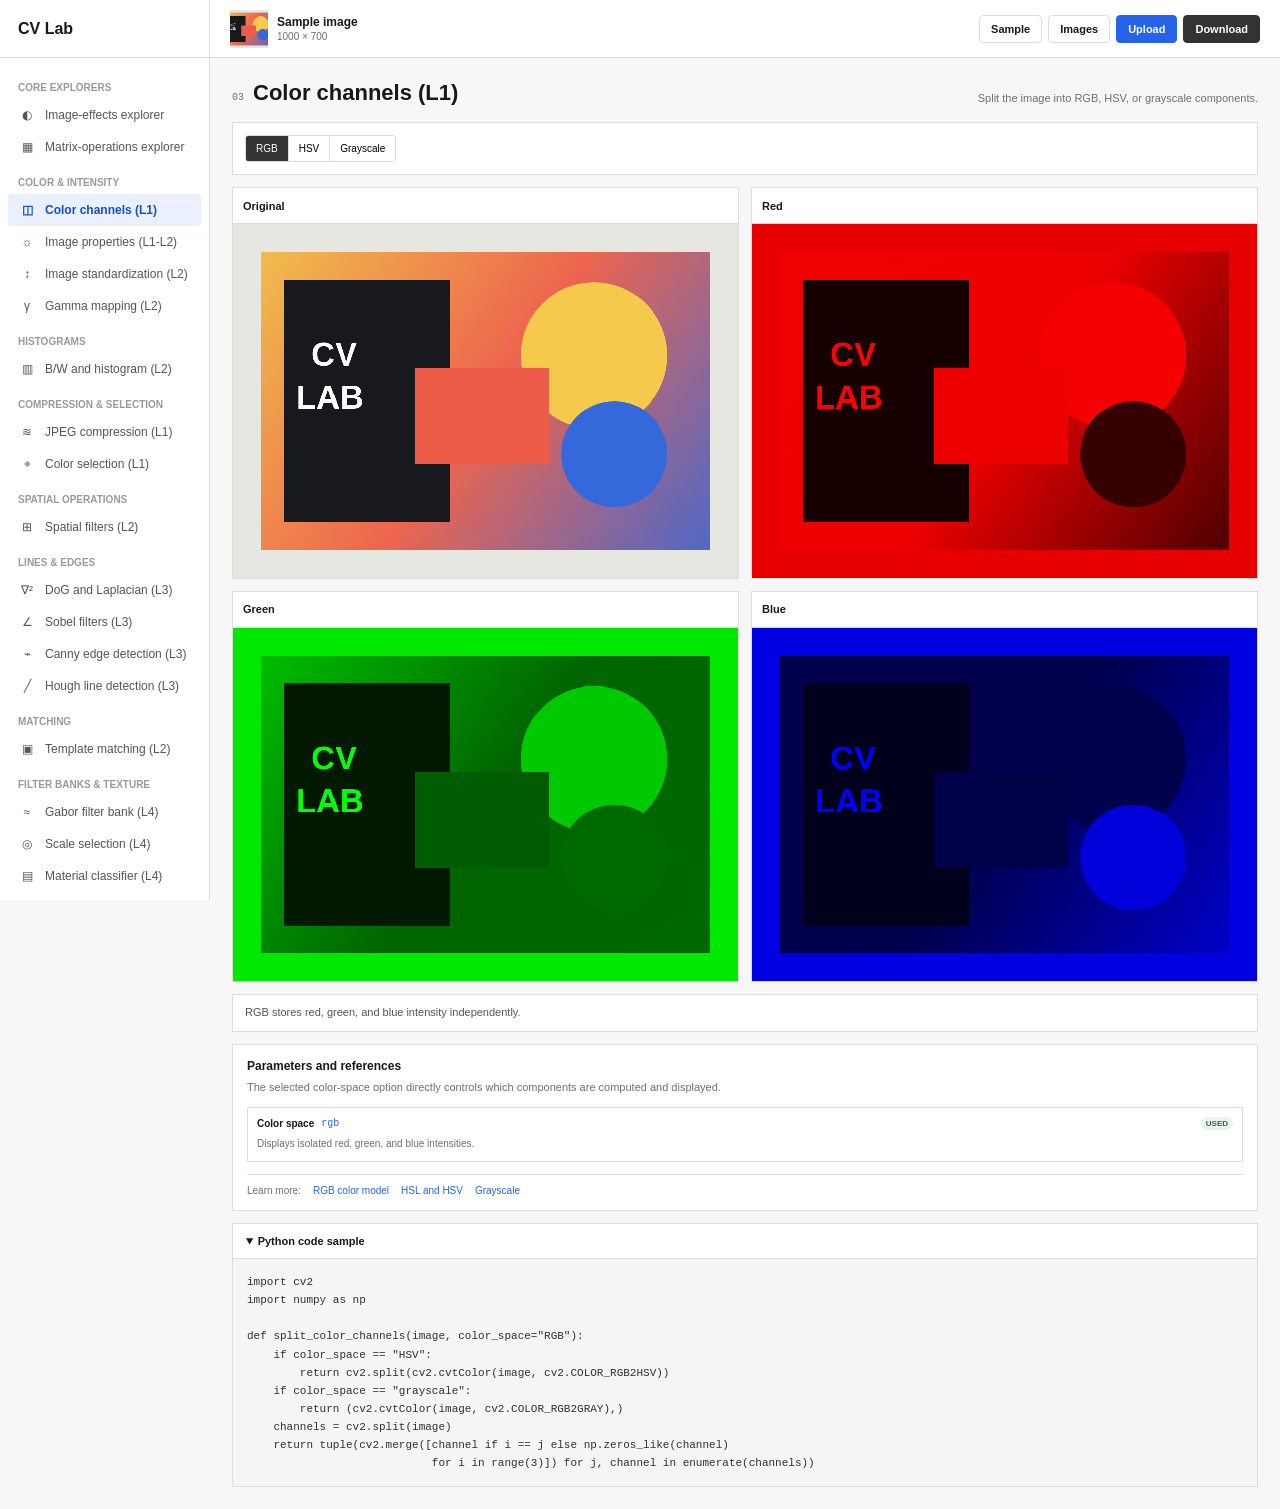
==== index.html @ 454aa6b6 "fix: give pyramid diagram its own colors and accurate legend - Use violet (within window radius) / o" ====
<!doctype html>
<html lang="en">
<head>
  <meta charset="UTF-8" />
  <meta name="viewport" content="width=device-width, initial-scale=1" />
  <title>CV Lab</title>
  <link rel="stylesheet" href="styles.css?v=18" />
</head>
<body>
  <div class="app">
    <aside class="sidebar">
      <div class="brand">CV Lab</div>
      <nav id="experimentNav" aria-label="Experiments"></nav>
    </aside>

    <main class="main">
      <header class="toolbar">
        <div class="source">
          <canvas id="thumb" width="44" height="44"></canvas>
          <span><b id="fileName">Sample image</b><small id="imageMeta">1200 × 800</small></span>
        </div>
        <div class="toolbar-actions">
          <button class="button ghost" id="sampleButton">Sample</button>
          <button class="button ghost" id="galleryButton" type="button" aria-expanded="false">Images</button>
          <label class="button" for="fileInput">Upload</label>
          <input id="fileInput" type="file" accept="image/*" hidden />
          <button class="button dark" id="downloadButton">Download</button>
        </div>
        <div class="image-picker" id="imagePicker" hidden>
          <div class="image-picker-grid" id="imagePickerGrid" aria-label="Choose an image"></div>
        </div>
      </header>

      <div class="drop-zone" id="dropZone">Drop an image anywhere</div>

      <section class="content">
        <div class="experiment-header">
          <div><span id="experimentIndex">01</span><h1 id="experimentTitle">Color channels</h1></div>
          <p id="experimentDescription"></p>
        </div>
        <div id="experimentRoot"></div>
      </section>
    </main>
  </div>
  <script type="module" src="js/app.js?v=53"></script>
</body>
</html>
---- styles.css ----
:root {
  --background: #f7f7f7;
  --surface: #ffffff;
  --text: #181818;
  --muted: #6f6f6f;
  --border: #dddddd;
  --accent: #2563eb;
  --canvas-viewer-max-height: min(560px, 70vh);
}

* { box-sizing: border-box; }

html, body {
  margin: 0;
  min-height: 100%;
  color: var(--text);
  background: var(--background);
  font-family: Arial, Helvetica, sans-serif;
  font-size: 14px;
}

button, input, select { font: inherit; }

.app {
  min-height: 100vh;
  display: grid;
  grid-template-columns: 210px minmax(0, 1fr);
}

.sidebar {
  position: fixed;
  inset: 0 auto 0 0;
  width: 210px;
  overflow-y: auto;
  background: var(--surface);
  border-right: 1px solid var(--border);
}

.brand {
  height: 58px;
  display: flex;
  align-items: center;
  padding: 0 18px;
  border-bottom: 1px solid var(--border);
  font-size: 16px;
  font-weight: 700;
}

.sidebar nav { padding: 10px 8px 24px; }

.nav-group {
  padding: 14px 10px 6px;
  color: #999;
  font-size: 10px;
  font-weight: 700;
  text-transform: uppercase;
}

.nav-button {
  width: 100%;
  display: flex;
  align-items: center;
  gap: 9px;
  padding: 9px 10px;
  border: 0;
  border-radius: 4px;
  background: transparent;
  color: #555;
  text-align: left;
  font-size: 12px;
  cursor: pointer;
}

.nav-button:hover { background: #f1f1f1; color: var(--text); }
.nav-button.active { background: #eaf0ff; color: #164ec4; font-weight: 700; }
.nav-button i { width: 18px; text-align: center; font-style: normal; }

.main { grid-column: 2; min-width: 0; }

.toolbar {
  position: sticky;
  top: 0;
  z-index: 10;
  min-height: 58px;
  display: flex;
  align-items: center;
  justify-content: space-between;
  gap: 16px;
  padding: 7px 20px;
  background: var(--surface);
  border-bottom: 1px solid var(--border);
}

.source { min-width: 0; display: flex; align-items: center; gap: 9px; }
.source canvas { width: 38px; height: 38px; object-fit: cover; background: #eee; }
.source > span { min-width: 0; display: grid; }
.source b { max-width: 300px; overflow: hidden; text-overflow: ellipsis; white-space: nowrap; font-size: 12px; }
.source small { margin-top: 2px; color: var(--muted); font-size: 10px; }
.toolbar-actions { display: flex; gap: 6px; }

.image-picker { position: absolute; top: 52px; right: 20px; z-index: 20; width: min(520px, calc(100vw - 40px)); max-height: min(620px, calc(100vh - 72px)); overflow-y: auto; padding: 8px; border: 1px solid var(--border); background: var(--surface); box-shadow: 0 10px 28px rgba(0,0,0,.14); }
.image-picker[hidden] { display: none; }
.image-picker-grid { display: grid; grid-template-columns: repeat(4, minmax(0, 1fr)); gap: 7px; }
.image-picker-grid button { position: relative; aspect-ratio: 4 / 3; overflow: hidden; padding: 0; border: 2px solid transparent; background: #eee; cursor: pointer; }
.image-picker-grid button:hover, .image-picker-grid button:focus-visible, .image-picker-grid button.selected { border-color: var(--accent); outline: none; }
.image-picker-grid img { width: 100%; height: 100%; display: block; object-fit: cover; }

.button {
  padding: 7px 11px;
  border: 1px solid var(--accent);
  border-radius: 4px;
  background: var(--accent);
  color: #fff;
  font-size: 11px;
  font-weight: 600;
  cursor: pointer;
}

.button:hover { opacity: .88; }
.button.ghost { border-color: var(--border); background: #fff; color: var(--text); }
.button.dark { border-color: #333; background: #333; }

.drop-zone {
  position: fixed;
  z-index: 20;
  inset: 70px 12px 12px 222px;
  display: none;
  place-items: center;
  border: 2px dashed var(--accent);
  background: rgba(255,255,255,.95);
  color: var(--accent);
  font-size: 18px;
  font-weight: 700;
}
.drop-zone.visible { display: grid; }

.content { max-width: 1320px; margin: auto; padding: 22px; }

.experiment-header {
  display: flex;
  align-items: end;
  justify-content: space-between;
  gap: 20px;
  margin-bottom: 16px;
}
.experiment-header > div { display: flex; align-items: baseline; gap: 9px; }
.experiment-header span { color: var(--muted); font: 10px monospace; }
.experiment-header h1 { margin: 0; font-size: 22px; }
.experiment-header p { max-width: 480px; margin: 0; color: var(--muted); text-align: right; font-size: 11px; line-height: 1.4; }

.controls {
  display: flex;
  align-items: end;
  gap: 14px;
  flex-wrap: wrap;
  margin-bottom: 12px;
  padding: 12px;
  background: var(--surface);
  border: 1px solid var(--border);
}

.control { min-width: 145px; flex: 1; }
.control[hidden] { display: none !important; }
.control.narrow { max-width: 220px; }
.control.wide { min-width: 250px; }
.control label, .control-label { display: flex; justify-content: space-between; margin-bottom: 6px; font-size: 11px; font-weight: 600; }
.control output { color: var(--accent); font-family: monospace; }
.control input[type="range"] { width: 100%; accent-color: var(--accent); }
.control select { width: 100%; height: 31px; padding: 0 7px; border: 1px solid var(--border); border-radius: 3px; background: #fff; font-size: 11px; }

.segment { display: flex; overflow: hidden; border: 1px solid var(--border); border-radius: 3px; }
.segment button { padding: 7px 10px; border: 0; border-right: 1px solid var(--border); background: #fff; font-size: 10px; cursor: pointer; }
.segment button:last-child { border-right: 0; }
.segment button.active { background: #333; color: #fff; }

.results { display: grid; grid-template-columns: repeat(2, minmax(0, 1fr)); align-items: start; gap: 12px; }
.results.three { grid-template-columns: repeat(3, minmax(0, 1fr)); }
.results.four { grid-template-columns: repeat(2, minmax(0, 1fr)); }

.card { min-width: 0; margin: 0; overflow: hidden; background: var(--surface); border: 1px solid var(--border); }
.card figcaption { height: 36px; display: flex; align-items: center; justify-content: space-between; gap: 10px; padding: 0 10px; border-bottom: 1px solid var(--border); font-size: 11px; font-weight: 600; }
.card figcaption small { color: var(--muted); font: 9px monospace; font-weight: 400; }

.canvas-box {
  position: relative;
  width: 100%;
  display: grid;
  place-items: center;
  overflow: hidden;
  background: #eeeeee;
}
.canvas-box canvas {
  display: block;
  width: auto;
  height: auto;
  max-width: 100%;
  max-height: var(--canvas-viewer-max-height);
  image-rendering: pixelated;
}

.note, .instruction {
  margin-top: 12px;
  padding: 10px 12px;
  border: 1px solid var(--border);
  background: var(--surface);
  color: #555;
  font-size: 11px;
  line-height: 1.45;
}
.instruction { margin-top: 0; margin-bottom: 12px; }

.stats { display: flex; margin-top: 12px; border: 1px solid var(--border); background: var(--surface); }
.stat { flex: 1; padding: 10px; border-right: 1px solid var(--border); }
.stat:last-child { border-right: 0; }
.stat small { display: block; margin-bottom: 4px; color: var(--muted); font-size: 9px; }
.stat b { font: 600 12px monospace; }

.hist-layout { display: grid; grid-template-columns: minmax(0, 1.5fr) minmax(300px, 1fr); gap: 12px; }
.hist-panel { padding: 12px; background: var(--surface); border: 1px solid var(--border); }
.hist-panel h3 { margin: 0 0 10px; font-size: 11px; }
.histogram { width: 100%; height: 210px; background: #f3f3f3; }
.hist-labels { display: flex; justify-content: space-between; margin-top: 4px; color: var(--muted); font: 9px monospace; }

.picker .canvas-box { cursor: crosshair; }
.picker canvas { touch-action: none; user-select: none; }
.color-chip { width: 26px; height: 26px; border: 1px solid var(--border); }
.patch-rect { position: absolute; display: none; border: 2px solid #ffcc00; background: rgba(255,204,0,.15); pointer-events: none; }
.crosshair { position: absolute; display: none; width: 18px; height: 18px; border: 2px solid #fff; border-radius: 50%; box-shadow: 0 0 0 1px #000; pointer-events: none; }

.template-layout { display: grid; grid-template-columns: minmax(300px, 1.15fr) minmax(0, 1.85fr); gap: 12px; }
.template-results { display: grid; gap: 12px; }
.template-layout .card { align-self: start; }
.filter-note { align-self: center; color: var(--muted); font-size: 9px; }
.loading { position: absolute; inset: 0; display: grid; place-items: center; background: rgba(255,255,255,.85); font-size: 11px; }
.error { padding: 12px; border: 1px solid #e6b5b5; background: #fff3f3; color: #a22; font-size: 11px; }

.effect-histograms { grid-template-columns: 1fr 1fr; margin-top: 12px; }
.effect-histograms .histogram { height: 120px; }

.matrix-workspace {
  display: grid;
  grid-template-columns: auto auto minmax(240px, 1fr);
  gap: 12px;
  align-items: start;
}
.matrix-section, .calculation-panel {
  padding: 12px;
  background: var(--surface);
  border: 1px solid var(--border);
}
.matrix-title { display: flex; justify-content: space-between; gap: 14px; margin-bottom: 10px; }
.matrix-title b { font-size: 11px; }
.matrix-title small, .calc-label { color: var(--muted); font-size: 9px; }
.number-grid { display: grid; gap: 3px; }
.image-grid { grid-template-columns: repeat(5, 42px); }
.kernel-grid, .mini-grid { grid-template-columns: repeat(3, 42px); }
.number-grid input, .number-grid span, .output-cell {
  width: 42px;
  height: 34px;
  display: grid;
  place-items: center;
  padding: 0;
  border: 1px solid var(--border);
  background: #fff;
  text-align: center;
  font: 11px monospace;
}
.number-grid input:focus { z-index: 1; outline: 2px solid var(--accent); }
.number-grid input.receptive { border-color: #d49b00; background: #fff3bd; }
.number-grid input.padded-source { outline: 2px dashed #d49b00; outline-offset: -3px; }
.number-grid span.padded { border-style: dashed; background: #eee; color: #888; }
.kernel-presets { display: grid; grid-template-columns: 1fr 1fr; gap: 4px; margin-top: 8px; }
.kernel-presets button { padding: 5px; border: 1px solid var(--border); background: #fff; font-size: 9px; cursor: pointer; }
.kernel-presets button:hover { background: #f1f1f1; }
.output-grid { justify-content: start; }
.output-cell { cursor: pointer; }
.output-cell:hover, .output-cell.selected { border-color: var(--accent); background: #eaf0ff; color: #164ec4; font-weight: 700; }
.empty-output { width: auto !important; padding: 0 12px !important; color: var(--muted); }
.calculation-panel {
  display: flex;
  align-items: center;
  gap: 12px;
  margin-top: 12px;
  overflow-x: auto;
}
.calculation-panel > div { flex: 0 0 auto; }
.calc-label { display: block; margin-bottom: 6px; font-weight: 700; text-transform: uppercase; }
.calc-symbol { color: var(--muted); font-size: 18px; }
.products-block { padding-right: 12px; border-right: 1px solid var(--border); }
.sum-block { min-width: 170px; }
.sum-block ol { max-width: 290px; display: flex; flex-wrap: wrap; gap: 3px 14px; margin: 0 0 8px; padding-left: 22px; color: var(--muted); font: 9px monospace; }
.sum-block b { font: 700 13px monospace; color: var(--accent); }

.pseudocode {
  margin-top: 12px;
  border: 1px solid var(--border);
  background: var(--surface);
}
.pseudocode summary {
  padding: 11px 13px;
  cursor: pointer;
  font-size: 11px;
  font-weight: 700;
  user-select: none;
}
.pseudocode[open] summary { border-bottom: 1px solid var(--border); }
.pseudocode pre {
  margin: 0;
  padding: 14px;
  overflow-x: auto;
  background: #f5f5f5;
  color: #303030;
  font: 11px/1.65 ui-monospace, SFMono-Regular, Menlo, Consolas, monospace;
  white-space: pre;
}

.parameter-guide { margin-top: 12px; padding: 14px; border: 1px solid var(--border); background: var(--surface); }
.parameter-guide h3 { margin: 0 0 6px; font-size: 12px; }
.parameter-overview { margin: 0 0 12px; color: var(--muted); font-size: 11px; line-height: 1.5; }
.parameter-list { display: grid; grid-template-columns: repeat(auto-fit, minmax(210px, 1fr)); gap: 7px; }
.parameter-item { padding: 9px; border: 1px solid var(--border); background: #fff; }
.parameter-item.inactive { opacity: .58; background: #f5f5f5; }
.parameter-title { display: flex; align-items: center; gap: 7px; }
.parameter-title b { font-size: 10px; }
.parameter-title code { color: var(--accent); font: 10px ui-monospace, SFMono-Regular, Menlo, monospace; }
.parameter-title span { margin-left: auto; padding: 2px 5px; border-radius: 9px; background: #e8f3eb; color: #27723b; font-size: 8px; font-weight: 700; text-transform: uppercase; }
.parameter-item.inactive .parameter-title span { background: #e5e5e5; color: #666; }
.parameter-item p { margin: 7px 0 0; color: var(--muted); font-size: 10px; line-height: 1.45; }
.parameter-references { display: flex; align-items: center; flex-wrap: wrap; gap: 7px 12px; margin-top: 12px; padding-top: 10px; border-top: 1px solid var(--border); font-size: 10px; }
.parameter-references span { color: var(--muted); }
.parameter-references a { color: var(--accent); text-decoration: none; }
.parameter-references a:hover { text-decoration: underline; }

.orientation-legend { margin-top: 10px; padding: 10px 12px; border: 1px solid var(--border); background: var(--surface); }
.orientation-gradient { height: 10px; border-radius: 2px; background: linear-gradient(90deg, #f00, #ff0, #0f0, #0ff, #00f, #f0f, #f00); }
.orientation-labels { display: flex; justify-content: space-between; margin-top: 6px; color: var(--muted); font: 9px ui-monospace, SFMono-Regular, Menlo, monospace; }

.gabor-controls .control { min-width: 170px; }
.gabor-controls .button { flex: 0 0 auto; margin-bottom: 1px; }
.gabor-intro { display: grid; grid-template-columns: minmax(260px, .7fr) minmax(460px, 1.8fr); gap: 12px; margin-bottom: 16px; }
.gabor-kernel-card { align-self: stretch; }
.gabor-kernel-box { min-height: 270px; background: #d8d8d8; }
.gabor-kernel-box canvas { width: min(230px, 86%); height: auto; max-height: 230px; border: 1px solid #c4c4c4; }
.gabor-axis { position: absolute; left: 50%; top: 50%; width: min(205px, 76%); height: 0; border-top: 1px solid rgba(37,99,235,.78); transform-origin: center; pointer-events: none; }
.gabor-axis::after { content: ''; position: absolute; right: -1px; top: -4px; width: 7px; height: 7px; border-top: 1px solid var(--accent); border-right: 1px solid var(--accent); transform: rotate(45deg); }
.gabor-formula { display: flex; flex-direction: column; justify-content: center; min-width: 0; padding: 24px 28px; border: 1px solid var(--border); background: var(--surface); }
.gabor-kicker { margin-bottom: 16px; color: var(--accent); font-size: 9px; font-weight: 700; letter-spacing: .08em; text-transform: uppercase; }
.gabor-equation { overflow-x: auto; padding: 4px 0 13px; color: #222; font: 18px/1.7 Georgia, 'Times New Roman', serif; white-space: nowrap; }
.gabor-equation sub { font-size: .65em; }
.fraction { display: inline-grid; grid-template-rows: auto auto; margin: 0 3px; text-align: center; vertical-align: middle; }
.fraction > span:first-child { padding: 0 4px 1px; border-bottom: 1px solid currentColor; }
.fraction > span:last-child { padding: 1px 4px 0; }
.gabor-formula p { max-width: 720px; margin: 0; color: var(--muted); font-size: 11px; line-height: 1.55; }
.gabor-legend { display: flex; gap: 16px; margin-top: 17px; padding-top: 13px; border-top: 1px solid #ededed; color: var(--muted); font-size: 9px; }
.gabor-legend span { display: flex; align-items: center; gap: 5px; }
.gabor-swatch { width: 12px; height: 12px; display: inline-block; border: 1px solid #aaa; }
.gabor-swatch.dark { background: #171717; }
.gabor-swatch.mid { background: #808080; }
.gabor-swatch.light { background: #efefef; }
.gabor-section-title { display: flex; align-items: end; justify-content: space-between; gap: 16px; margin: 0 0 9px; }
.gabor-section-title > div { display: grid; gap: 3px; }
.gabor-section-title b { font-size: 12px; }
.gabor-section-title small, .gabor-section-title > span { color: var(--muted); font-size: 9px; }
.gabor-section-title > span { font-family: ui-monospace, SFMono-Regular, Menlo, monospace; text-align: right; }
.gabor-texture-grid { display: grid; grid-template-columns: repeat(3, minmax(0, 1fr)); gap: 12px; }
.gabor-texture-card figcaption small { max-width: 65%; overflow: hidden; text-overflow: ellipsis; white-space: nowrap; }
.gabor-pair { display: grid; grid-template-columns: repeat(2, minmax(0, 1fr)); gap: 1px; background: var(--border); }
.gabor-pair > div { min-width: 0; padding: 7px; background: #f3f3f3; }
.gabor-image-label { display: block; margin-bottom: 5px; color: var(--muted); font-size: 8px; font-weight: 700; letter-spacing: .04em; text-transform: uppercase; }
.gabor-pair canvas { width: 100%; height: auto; display: block; aspect-ratio: 1; background: #000; image-rendering: auto; }
.gabor-strength { display: flex; align-items: center; justify-content: space-between; padding: 8px 10px; border-top: 1px solid var(--border); color: var(--muted); font-size: 9px; }
.gabor-strength b { color: var(--accent); font: 700 10px ui-monospace, SFMono-Regular, Menlo, monospace; }
.gabor-source-note { margin-top: 10px; color: var(--muted); font-size: 9px; line-height: 1.45; }
.gabor-source-note a { color: var(--accent); text-decoration: none; }
.gabor-source-note a:hover { text-decoration: underline; }
.gabor-presets { margin-bottom: 12px; border: 1px solid var(--border); }
.gabor-prepared-title { margin-top: 18px; }
.gabor-prepared { border: 1px solid var(--border); }
.gabor-prepared canvas { background: #000; }

.flow-grid { display: grid; gap: 12px; }
.flow-top-grid { grid-template-columns: repeat(2, minmax(0, 1fr)); }
.flow-bottom-grid { grid-template-columns: repeat(3, minmax(0, 1fr)); }
.flow-controls .control { min-width: 180px; }
.flow-card { min-width: 0; }
.flow-sub { min-height: 50px; padding: 8px 10px; border-bottom: 1px solid #eef0f3; color: var(--muted); font-size: 10px; line-height: 1.45; }
.flow-media { aspect-ratio: 1024 / 436; background: #111317; }
.flow-media canvas { width: 100%; height: 100%; object-fit: contain; }
.flow-badge { position: absolute; left: 10px; top: 10px; padding: 5px 7px; border-radius: 4px; background: rgba(0,0,0,.75); color: #fff; font-size: 9px; pointer-events: none; }
.flow-metrics { display: grid; grid-auto-columns: minmax(0, 1fr); grid-auto-flow: column; border-top: 1px solid var(--border); }
.flow-metric { min-width: 0; padding: 9px 10px; border-right: 1px solid var(--border); }
.flow-metric:last-child { border-right: 0; }
.flow-metric small { display: block; margin-bottom: 3px; color: var(--muted); font-size: 9px; }
.flow-metric b { font: 700 12px monospace; }
.flow-key { font-weight: 700; }
.flow-key-cyan { color: #168fae; }
.flow-key-red { color: #d14b45; }
.flow-key-green { color: #27723b; }
.flow-key-yellow { color: #a37600; }
.flow-key-violet { color: #6a4fc9; }
.flow-key-orange { color: #b85a00; }
.flow-notice { margin-top: 12px; background: #fff8df; border-color: #efcc70; }
.flow-status { margin-top: 10px; color: var(--muted); font-size: 10px; }
.flow-formula { padding: 10px 12px; border-top: 1px solid var(--border); background: #f8faff; text-align: center; }
.flow-formula b { display: block; font: 700 15px Georgia, serif; }
.flow-formula small { display: block; margin-top: 4px; color: var(--muted); font-size: 10px; line-height: 1.45; }
.flow-takeaway { margin-top: 12px; background: #eef7ff; border-color: #b9d8ff; }
.flow-source-note { margin-top: 10px; color: var(--muted); font-size: 9px; line-height: 1.45; }
.flow-source-note a { color: var(--accent); text-decoration: none; }
.flow-source-note a:hover { text-decoration: underline; }

/* Harris corner detector ------------------------------------------------- */
.harris-controls .button { flex: 0 0 auto; margin-bottom: 1px; }
.harris-section-title { margin-top: 18px; }
.harris-analysis { display: grid; grid-template-columns: minmax(0, 1fr) minmax(0, 1.15fr); gap: 12px; margin-top: 12px; }
.harris-inspector { min-width: 0; padding: 14px 16px; border: 1px solid var(--border); background: var(--surface); }
.harris-inspector header { display: flex; align-items: baseline; justify-content: space-between; gap: 12px; margin-bottom: 12px; }
.harris-inspector header b { font-size: 12px; }
.harris-inspector header small { color: var(--muted); font: 9px monospace; text-align: right; }
.harris-matrix-row { display: flex; align-items: center; gap: 10px; }
.harris-symbol { flex: 0 0 auto; font: italic 18px Georgia, 'Times New Roman', serif; }
.harris-matrix { flex: 1; display: grid; grid-template-columns: repeat(2, minmax(0, 1fr)); gap: 4px; padding: 4px 8px; border-right: 2px solid #333; border-left: 2px solid #333; border-radius: 6px; }
.harris-matrix span { display: grid; gap: 3px; padding: 7px 8px; background: #f5f6f8; text-align: center; }
.harris-matrix small { color: var(--muted); font-size: 9px; }
.harris-matrix b { font: 600 12px monospace; }
.harris-values { display: grid; grid-template-columns: repeat(2, minmax(0, 1fr)); gap: 1px; margin: 12px 0 0; border: 1px solid var(--border); background: var(--border); }
.harris-values div { min-width: 0; padding: 8px 10px; background: var(--surface); }
.harris-values dt { margin-bottom: 3px; color: var(--muted); font-size: 9px; }
.harris-values dd { margin: 0; font: 600 12px monospace; }
.harris-verdict { margin: 12px 0 0; padding: 9px 12px; border-left: 3px solid #999; background: #f4f4f4; color: #444; font-size: 11px; line-height: 1.45; }
.harris-verdict.corner { border-color: #d92323; background: #fdf0ef; }
.harris-verdict.edge { border-color: #315ee7; background: #eef2fd; }
.harris-plane { display: flex; flex-direction: column; }
.harris-plane canvas { display: block; width: 100%; height: 300px; flex: 1; }
.harris-plane-legend { display: flex; flex-wrap: wrap; gap: 6px 14px; padding: 8px 10px; border-top: 1px solid var(--border); color: var(--muted); font-size: 9px; }
.harris-plane-legend span { display: flex; align-items: center; gap: 5px; }
.harris-plane-legend i { width: 10px; height: 10px; display: inline-block; border: 1px solid #bbb; }
.harris-plane-legend .corner { background: rgb(251,225,222); }
.harris-plane-legend .edge { background: rgb(223,232,251); }
.harris-plane-legend .flat { background: rgb(244,244,244); }
.harris-plane-legend .probe { border: 2px solid #111; border-radius: 50%; background: #fff; }
.harris-key { display: flex; flex-wrap: wrap; align-items: center; gap: 6px 16px; margin-top: 8px; color: var(--muted); font-size: 9px; }
.harris-key span { display: inline-flex; align-items: center; gap: 5px; }
.harris-key i { width: 12px; height: 12px; display: inline-block; flex: 0 0 auto; border-radius: 2px; }
.harris-key .hue { width: 46px; height: 8px; background: linear-gradient(90deg, #f00, #ff0, #0f0, #0ff, #00f, #f0f, #f00); }
.harris-key .rmap { width: 46px; height: 8px; background: linear-gradient(90deg, rgb(70,130,255), rgb(24,52,140), #000, rgb(150,22,22), rgb(235,64,40), rgb(255,220,80)); }
.harris-key .cand { background: rgb(255,200,0); }
.harris-key .supp { background: rgb(150,120,40); }
.harris-key .kept { border: 1px solid #fff; border-radius: 50%; background: #ff1f1f; box-shadow: 0 0 0 1px #999; }
.harris-key .ring { border: 2px solid #facc15; border-radius: 50%; box-shadow: 0 0 0 1px rgba(0,0,0,.8), inset 0 0 0 1px rgba(0,0,0,.8); }
.harris-key .band { background: repeating-linear-gradient(-45deg, #3a3a3a 0 3px, #777 3px 4px); }

/* Lecture 4 demos --------------------------------------------------------- */
.l4-page { display: grid; gap: 22px; }
.l4-section { scroll-margin-top: 124px; overflow: hidden; border: 1px solid var(--border); border-radius: 7px; background: var(--surface); }
.l4-section > header { padding: 20px 22px 18px; border-bottom: 1px solid var(--border); background: linear-gradient(110deg,#fff 55%,#f4f7ff); }
.l4-section > header > span { color: var(--accent); font-size: 9px; font-weight: 700; letter-spacing: .09em; text-transform: uppercase; }
.l4-section > header h2 { margin: 5px 0 6px; font-size: 18px; line-height: 1.25; }
.l4-section > header p { max-width: 820px; margin: 0; color: var(--muted); font-size: 11px; line-height: 1.5; }
.l4-section .controls { margin: 0; border: 0; border-bottom: 1px solid var(--border); border-radius: 0; }
.l4-gabor-controls { grid-template-columns: minmax(120px,.8fr) repeat(4,minmax(135px,1fr)); }
.l4-presets,.l4-material-buttons,.l4-scale-scenes { display: flex; align-items: center; gap: 7px; padding: 10px 14px; border-bottom: 1px solid var(--border); background: #fafafa; }
.l4-presets > span,.l4-material-buttons > span,.l4-scale-scenes > span { margin-right: 4px; color: var(--muted); font-size: 9px; font-weight: 700; letter-spacing: .05em; text-transform: uppercase; }
.l4-presets button,.l4-material-buttons button,.l4-scale-scenes button { padding: 7px 10px; border: 1px solid #cfd3db; border-radius: 4px; background: #fff; color: #555; font-size: 10px; cursor: pointer; }
.l4-presets button:hover,.l4-material-buttons button:hover,.l4-scale-scenes button:hover { border-color: #9eb5ee; color: #164ec4; }
.l4-presets button.active,.l4-material-buttons button.active,.l4-scale-scenes button.active { border-color: var(--accent); background: #eaf0ff; color: #164ec4; font-weight: 700; }
.l4-scale-size { min-width: 220px; display: grid; grid-template-columns: auto 1fr; align-items: center; gap: 4px 10px; margin-left: auto; color: #555; font-size: 9px; font-weight: 700; text-transform: uppercase; }
.l4-scale-size output { justify-self: end; color: #164ec4; font: 700 10px ui-monospace,monospace; }
.l4-scale-size input { grid-column: 1 / -1; width: 100%; accent-color: var(--accent); cursor: pointer; }
.l4-gabor-live { display: grid; grid-template-columns: repeat(3,minmax(0,1fr)); gap: 1px; background: var(--border); }
.l4-gabor-live figure,.l4-comparison figure,.l4-scale-scene,.l4-classifier-flow figure { min-width: 0; margin: 0; background: #fff; }
.l4-gabor-live figcaption,.l4-classifier-flow figcaption,.l4-scale-scene > figcaption { display: flex; justify-content: space-between; min-height: 34px; padding: 10px 12px; border-bottom: 1px solid #ededed; color: #444; font-size: 10px; font-weight: 700; }
.l4-gabor-live figcaption small { color: var(--muted); font-size: 9px; font-weight: 400; }
.l4-gabor-live canvas { width: 100%; height: 220px; display: block; object-fit: contain; background: #808080; }
.l4-comparison { display: grid; grid-template-columns: repeat(4,minmax(0,1fr)); gap: 1px; border-top: 1px solid var(--border); background: var(--border); }
.l4-comparison figcaption { min-height: 55px; display: grid; gap: 3px; padding: 11px 12px; border-bottom: 1px solid #ededed; }
.l4-comparison figcaption b { font-size: 11px; }
.l4-comparison figcaption small { color: var(--muted); font-size: 9px; line-height: 1.35; }
.l4-comparison figure > div { display: grid; grid-template-columns: repeat(2,minmax(0,1fr)); gap: 1px; background: var(--border); }
.l4-comparison figure span { min-width: 0; display: grid; padding: 7px; background: #f5f5f5; }
.l4-comparison canvas { width: 100%; display: block; aspect-ratio: 1; background: #808080; }
.l4-comparison em { padding-top: 6px; color: #555; font: normal 9px ui-monospace,monospace; text-align: center; }
.l4-scale-layout { display: grid; grid-template-columns: minmax(380px,1.2fr) minmax(320px,.8fr); }
.l4-scale-scene { border-right: 1px solid var(--border); }
.l4-scale-scene > figcaption small { color: var(--muted); font-size: 9px; font-weight: 400; }
.l4-scale-scene > canvas { width: 100%; display: block; aspect-ratio: 3 / 2; margin-inline: auto; cursor: crosshair; }
.l4-scale-legend { display: flex; justify-content: center; gap: 18px; padding: 9px 12px; border-top: 1px solid #ededed; background: #fafafa; color: var(--muted); font-size: 9px; }
.l4-scale-legend span { display: flex; align-items: center; gap: 6px; }
.l4-scale-legend i { width: 11px; height: 11px; border: 2px solid hsl(220 82% 48%); border-radius: 50%; }
.l4-scale-legend i.medium { width: 16px; height: 16px; border-color: hsl(118 82% 40%); }
.l4-scale-legend i.large { width: 22px; height: 22px; border-color: hsl(15 82% 48%); }
.l4-scale-analysis { min-width: 0; padding: 16px; }
.l4-scale-result { display: grid; grid-template-columns: 1fr auto; align-items: end; gap: 3px 15px; padding: 0 4px 10px; }
.l4-scale-result span { color: var(--muted); font-size: 9px; font-weight: 700; letter-spacing: .05em; text-transform: uppercase; }
.l4-scale-result b { grid-row: 1 / 3; grid-column: 2; color: #d92323; font: 700 20px ui-monospace,monospace; }
.l4-scale-result small { color: var(--muted); font: 9px ui-monospace,monospace; }
.l4-scale-analysis > canvas { width: 100%; height: 210px; display: block; }
.l4-scale-explain { display: grid; gap: 5px; padding: 12px 4px 0; border-top: 1px solid #ededed; }
.l4-scale-explain b { color: #333; font-size: 10px; }
.l4-scale-explain p { margin: 0; color: var(--muted); font-size: 9px; line-height: 1.5; }
.l4-scale-explain span { color: #315ee7; font: 700 9px ui-monospace,monospace; }
.l4-scale-map-section { border-top: 1px solid var(--border); background: #f6f7fa; }
.l4-scale-map-section > header { display: flex; align-items: center; justify-content: space-between; gap: 18px; padding: 12px 15px; }
.l4-scale-map-section > header div { display: grid; gap: 3px; }
.l4-scale-map-section > header b { color: #333; font-size: 10px; }
.l4-scale-map-section > header small { color: var(--muted); font-size: 8px; }
.l4-scale-map-section > header code { color: #3e4f78; font-size: 10px; white-space: nowrap; }
.l4-scale-maps { display: grid; grid-template-columns: repeat(4,minmax(0,1fr)); gap: 1px; background: var(--border); }
.l4-scale-maps figure { min-width: 0; margin: 0; border: 3px solid transparent; background: #fff; }
.l4-scale-maps figure.winner { border-color: #d92323; }
.l4-scale-maps figcaption { padding: 7px 8px; border-bottom: 1px solid #ededed; color: #555; font: 700 9px ui-monospace,monospace; text-align: center; }
.l4-scale-maps figure.winner figcaption { color: #b51b1b; background: #fff0f0; }
.l4-scale-maps canvas { width: 100%; display: block; aspect-ratio: 3 / 2; }
.l4-scale-sources { padding: 9px 15px 12px; border-top: 1px solid var(--border); background: #fafafa; color: var(--muted); font-size: 8px; line-height: 1.6; }
.l4-scale-sources summary { color: #4c515b; font-size: 9px; font-weight: 700; cursor: pointer; }
.l4-scale-sources span { display: block; margin-top: 6px; }
.l4-scale-sources a { color: #315ee7; text-decoration: none; }
.l4-scale-sources a:hover { text-decoration: underline; }
.l4-training-set { border-bottom: 1px solid var(--border); }
.l4-classifier-heading { display: flex; align-items: center; justify-content: space-between; gap: 16px; padding: 12px 16px; background: #fff; }
.l4-classifier-heading div { display: grid; gap: 3px; }
.l4-classifier-heading b { color: #333; font-size: 11px; }
.l4-classifier-heading small { color: var(--muted); font-size: 9px; }
.l4-classifier-heading > span { padding: 4px 7px; border: 1px solid #d3d7df; border-radius: 999px; color: #687080; font: 700 8px ui-monospace,monospace; letter-spacing: .05em; text-transform: uppercase; }
.l4-training-rows { display: grid; gap: 1px; background: var(--border); }
.l4-training-row { display: grid; grid-template-columns: 82px minmax(0,1fr); align-items: center; gap: 12px; padding: 10px 14px; background: #fafafa; }
.l4-training-row > b { display: flex; align-items: center; gap: 7px; color: #3d4149; font-size: 10px; }
.l4-training-row > b i { width: 10px; height: 10px; border-radius: 50%; background: var(--class-color); }
.l4-training-row > div { display: grid; grid-template-columns: repeat(8,minmax(42px,1fr)); gap: 6px; }
.l4-training-row canvas { width: 100%; display: block; aspect-ratio: 1; border-radius: 3px; object-fit: cover; background: #ddd; }
.l4-query-strip { display: grid; grid-template-columns: minmax(175px,230px) minmax(0,1fr); border-bottom: 1px solid var(--border); background: #fff; }
.l4-query-strip figure { margin: 0; padding: 13px 16px 16px; border-right: 1px solid var(--border); }
.l4-query-strip figcaption { margin-bottom: 9px; color: #3d4149; font-size: 10px; font-weight: 700; }
.l4-query-strip canvas { width: 100%; display: block; aspect-ratio: 1; border-radius: 4px; object-fit: cover; }
.l4-query-strip > div { display: grid; align-content: center; gap: 8px; padding: 20px 24px; }
.l4-query-strip > div b { color: #333; font-size: 13px; }
.l4-query-strip > div p { max-width: 720px; margin: 0; color: #5f6570; font-size: 10px; line-height: 1.55; }
.l4-query-strip > div span { color: #315ee7; font: 700 9px ui-monospace,monospace; }
.l4-pca-comparison { display: grid; grid-template-columns: repeat(2,minmax(0,1fr)); gap: 1px; background: var(--border); }
.l4-pca-comparison > figure { min-width: 0; margin: 0; background: #fff; }
.l4-pca-comparison > figure > figcaption { display: flex; justify-content: space-between; gap: 12px; padding: 11px 14px; border-bottom: 1px solid #ededed; }
.l4-pca-comparison figcaption span { color: #333; font-size: 10px; font-weight: 700; }
.l4-pca-comparison figcaption small { color: var(--muted); font-size: 9px; }
.l4-pca-comparison > figure > canvas { width: 100%; height: 360px; display: block; background: #fff; }
.l4-method-result { display: grid; grid-template-columns: 1fr 48px auto auto; align-items: center; gap: 10px; min-height: 68px; padding: 10px 14px; border-top: 1px solid #ededed; background: #fafafa; }
.l4-method-result > span { color: #5b616c; font-size: 9px; }
.l4-method-result canvas { width: 48px; height: 48px; display: block; border-radius: 3px; }
.l4-method-result > b { color: #1d4fc6; font-size: 14px; }
.l4-method-result > em { color: var(--muted); font: normal 9px ui-monospace,monospace; white-space: nowrap; }
.l4-method-result > i { width: 24px; height: 24px; justify-self: center; border: 3px solid #fff; border-radius: 50%; box-shadow: 0 0 0 1px #bbb; }
.l4-classifier-note { padding: 10px 16px; border-top: 1px solid var(--border); background: #f4f7ff; color: #3e4f78; font-size: 9px; }
.l4-material-sources { padding: 10px 16px 14px; border-top: 1px solid var(--border); background: #fafafa; color: var(--muted); font-size: 8px; line-height: 1.6; }
.l4-material-sources summary { color: #4c515b; font-size: 9px; font-weight: 700; letter-spacing: .03em; cursor: pointer; }
.l4-material-sources p { margin: 8px 0 5px; }
.l4-material-sources span { display: block; margin-top: 3px; }
.l4-material-sources a { color: #315ee7; text-decoration: none; }
.l4-material-sources a:hover { text-decoration: underline; }

@media (max-width: 900px) {
  .app { grid-template-columns: 64px minmax(0,1fr); }
  .sidebar { width: 64px; }
  .brand { justify-content: center; padding: 0; font-size: 12px; }
  .nav-group, .nav-button span { display: none; }
  .nav-button { justify-content: center; }
  .main { grid-column: 2; }
  .drop-zone { left: 76px; }
  .results.three, .hist-layout, .template-layout { grid-template-columns: 1fr; }
  .flow-bottom-grid { grid-template-columns: repeat(2, minmax(0, 1fr)); }
  .gabor-intro { grid-template-columns: 1fr; }
  .harris-analysis { grid-template-columns: 1fr; }
  .gabor-texture-grid { grid-template-columns: repeat(2, minmax(0, 1fr)); }
  .matrix-workspace { grid-template-columns: 1fr 1fr; }
  .output-section { grid-column: 1 / -1; }
  .experiment-header p { display: none; }
  .l4-gabor-controls { grid-template-columns: repeat(2,minmax(0,1fr)); }
  .l4-comparison { grid-template-columns: repeat(2,minmax(0,1fr)); }
  .l4-scale-layout { grid-template-columns: minmax(360px,1.15fr) minmax(280px,.85fr); }
  .l4-pca-comparison { grid-template-columns: 1fr; }
  .l4-pca-comparison > figure > canvas { height: 330px; }
}

@media (max-width: 600px) {
  .app { display: block; }
  .sidebar { position: fixed; z-index: 30; inset: auto 0 0; width: 100%; height: 54px; border: 0; border-top: 1px solid var(--border); }
  .brand, .nav-group { display: none; }
  .sidebar nav { display: flex; overflow-x: auto; padding: 5px; }
  .nav-button { min-width: 44px; padding: 8px; }
  .main { padding-bottom: 54px; }
  .toolbar { padding: 7px 10px; }
  .image-picker { top: 56px; right: 10px; }
  .image-picker-grid { grid-template-columns: repeat(3, minmax(0, 1fr)); }
  .source b { max-width: 90px; }
  .button.dark { display: none; }
  .content { padding: 14px; }
  .results, .results.four { grid-template-columns: 1fr; }
  .effect-histograms, .matrix-workspace, .flow-top-grid, .flow-bottom-grid { grid-template-columns: 1fr; }
  .gabor-texture-grid { grid-template-columns: 1fr; }
  .gabor-formula { padding: 18px; }
  .harris-inspector { padding: 12px; }
  .harris-inspector header { flex-direction: column; gap: 3px; }
  .harris-inspector header small { text-align: left; }
  .harris-values { grid-template-columns: 1fr; }
  .harris-plane canvas { height: 260px; }
  .gabor-equation { font-size: 15px; }
  .gabor-section-title { flex-direction: column; align-items: start; gap: 4px; }
  .gabor-section-title > span { text-align: left; }
  .output-section { grid-column: auto; }
  .drop-zone { inset: 10px 10px 64px; }
  .l4-gabor-controls,.l4-gabor-live,.l4-comparison,.l4-scale-layout,.l4-query-strip { grid-template-columns: 1fr; }
  .l4-presets,.l4-material-buttons,.l4-scale-scenes { align-items: stretch; flex-direction: column; }
  .l4-presets > span,.l4-material-buttons > span,.l4-scale-scenes > span { margin-bottom: 2px; }
  .l4-scale-size { width: 100%; min-width: 0; margin-left: 0; }
  .l4-gabor-live canvas { height: auto; aspect-ratio: 1; }
  .l4-scale-scene { border-right: 0; border-bottom: 1px solid var(--border); }
  .l4-scale-maps { grid-template-columns: repeat(2,minmax(0,1fr)); }
  .l4-scale-map-section > header { align-items: start; flex-direction: column; }
  .l4-scale-map-section > header code { white-space: normal; }
  .l4-training-row { grid-template-columns: 1fr; }
  .l4-training-row > div { grid-template-columns: repeat(4,minmax(0,1fr)); }
  .l4-query-strip figure { border-right: 0; border-bottom: 1px solid var(--border); }
  .l4-pca-comparison > figure > canvas { height: 290px; }
  .l4-method-result { grid-template-columns: 1fr 42px auto; }
  .l4-method-result > em { grid-column: 1 / -1; }
}

/* Greedy NMS demo */
.nms-controls .control { min-width: 170px; }
.nms-explorer { display: grid; grid-template-columns: repeat(2, minmax(0, 1fr)); gap: 1px; border-bottom: 1px solid var(--border); background: var(--border); }
.nms-panel { min-width: 0; margin: 0; background: var(--surface); }
.nms-panel > figcaption { min-height: 38px; display: flex; align-items: center; flex-wrap: wrap; gap: 4px 10px; padding: 8px 12px; border-bottom: 1px solid #ededed; color: #444; font-size: 10px; font-weight: 700; }
.nms-panel > figcaption small { margin-left: auto; color: var(--muted); font: 400 9px ui-monospace, SFMono-Regular, Menlo, monospace; text-align: right; }
.nms-follow { padding: 4px 8px; border: 1px solid var(--accent); border-radius: 4px; background: #eaf0ff; color: #164ec4; font-size: 9px; font-weight: 700; cursor: pointer; }
.nms-follow[hidden] { display: none; }
.nms-stage { display: grid; place-items: center; padding: 14px; background: #f3f4f6; }
.nms-stage canvas, .nms-shot canvas { width: 100%; height: auto; aspect-ratio: 1; display: block; background: #000; image-rendering: pixelated; }
.nms-stage canvas { max-width: 460px; }
.nms-map { cursor: crosshair; touch-action: manipulation; }
.nms-playback { display: flex; align-items: center; flex-wrap: wrap; gap: 10px 16px; padding: 10px 14px; border-bottom: 1px solid var(--border); background: #fafafa; }
.nms-buttons { display: flex; flex-wrap: wrap; gap: 6px; }
.nms-buttons .button { min-width: 62px; }
.nms-buttons .button:disabled { opacity: .45; cursor: default; }
.nms-status { flex: 1 1 340px; min-width: 0; margin: 0; color: #3e4f78; font-size: 10px; line-height: 1.5; }
.nms-stats { display: flex; flex-wrap: wrap; gap: 1px; border-bottom: 1px solid var(--border); background: var(--border); }
.nms-stats > div { flex: 1 1 130px; min-width: 0; padding: 9px 12px; background: var(--surface); }
.nms-stats > div:last-child { flex-basis: 220px; }
.nms-stats small { display: block; margin-bottom: 4px; color: var(--muted); font-size: 9px; }
.nms-stats b { font: 700 12px ui-monospace, SFMono-Regular, Menlo, monospace; }
.nms-stats b.good { color: #27723b; }
.nms-stats b.bad { color: #b42318; }
.nms-legend { display: flex; flex-wrap: wrap; gap: 7px 16px; padding: 10px 14px; background: #fafafa; color: #555; font-size: 9px; }
.nms-legend span { display: inline-flex; align-items: center; gap: 6px; }
.nms-legend i { width: 14px; height: 14px; display: inline-grid; flex: 0 0 auto; place-items: center; font: 700 10px/1 ui-monospace, SFMono-Regular, Menlo, monospace; font-style: normal; }
.nms-key-kp { border: 1px solid #555; border-radius: 3px; background: #fff; color: #e11d1d; }
.nms-key-dup { border: 1px solid #000; background: #f5b300; }
.nms-key-window { border: 2px dashed #e11d1d; }
.nms-key-next { border: 2px solid #e5b800; border-radius: 50%; background: #fffbe6; }
.nms-key-zero { background: #2b0d0d; color: #ff8f8f; }
.nms-key-blank { background: #050505; border: 1px solid #555; }
.nms-key-lost { border: 2px dashed #0fb5d4; border-radius: 50%; }
.nms-cases { display: grid; grid-template-columns: repeat(2, minmax(0, 1fr)); gap: 1px; border-bottom: 1px solid var(--border); background: var(--border); }
.nms-case { min-width: 0; display: grid; align-content: start; background: var(--surface); }
.nms-case > header { display: flex; align-items: center; justify-content: space-between; flex-wrap: wrap; gap: 6px 12px; padding: 12px 14px 0; }
.nms-case > header b { font-size: 12px; }
.nms-verdict { padding: 3px 8px; border-radius: 999px; font: 700 9px ui-monospace, SFMono-Regular, Menlo, monospace; }
.nms-verdict.small { background: #fff4d6; color: #8a5a00; }
.nms-verdict.large { background: #e0f7fb; color: #0e6575; }
.nms-pair { display: grid; grid-template-columns: repeat(2, minmax(0, 1fr)); gap: 10px; padding: 10px 14px; }
.nms-shot { min-width: 0; margin: 0; }
.nms-shot figcaption { margin-bottom: 6px; color: var(--muted); font-size: 8px; font-weight: 700; letter-spacing: .04em; text-transform: uppercase; }
.nms-case > p { margin: 0; padding: 0 14px 14px; color: #555; font-size: 10px; line-height: 1.5; }

@media (max-width: 900px) {
  .nms-cases { grid-template-columns: 1fr; }
}

@media (max-width: 600px) {
  .nms-explorer { grid-template-columns: 1fr; }
  .nms-stage { padding: 10px; }
  .nms-playback { align-items: stretch; flex-direction: column; }
  .nms-status { flex-basis: auto; }
  .nms-pair { gap: 8px; padding: 10px 12px; }
  .nms-stats > div { flex-basis: 110px; }
}
/* End greedy NMS demo */

/* Keypoint-page photo chooser -------------------------------------------- */
.photo-chooser { display: flex; flex-wrap: wrap; align-items: center; gap: 8px; margin-bottom: 12px; padding: 9px 12px; border: 1px solid var(--border); background: var(--surface); }
.photo-chooser > span { flex: 0 0 auto; margin-right: 4px; color: var(--muted); font-size: 9px; font-weight: 700; letter-spacing: .05em; text-transform: uppercase; }
.photo-chooser button { flex: 0 0 auto; display: grid; justify-items: center; gap: 4px; width: 76px; padding: 4px 4px 5px; border: 1px solid var(--border); border-radius: 5px; background: #fff; cursor: pointer; }
.photo-chooser button:hover { border-color: #9eb5ee; }
.photo-chooser button.active { border-color: var(--accent); box-shadow: 0 0 0 2px rgba(37,99,235,.18); }
.photo-chooser img, .photo-chooser b { width: 66px; height: 44px; display: grid; place-items: center; object-fit: cover; border-radius: 3px; background: #eef0f3; color: #444; font-size: 14px; }
.photo-chooser [data-action="sample"] b { background: linear-gradient(135deg,#f2c94c,#ed654e 55%,#3769da); color: #fff; font-size: 12px; }
.photo-chooser em { max-width: 100%; overflow: hidden; color: #555; font-size: 9px; font-style: normal; white-space: nowrap; text-overflow: ellipsis; }
.photo-chooser button.active em { color: #164ec4; }

/* Adaptive NMS ----------------------------------------------------------- */
.anms-intro { display: grid; grid-template-columns: minmax(0, 1.6fr) minmax(260px, 1fr); gap: 12px; }
.anms-formula { padding: 18px 22px; }
.anms-formula .gabor-equation sub { font-size: .7em; }
.anms-inspector .harris-verdict { margin-top: 0; }
.anms-key { margin: 10px 0 0; color: var(--muted); font-size: 10px; line-height: 1.45; }
.anms-warning { margin: 0 0 12px; border-color: #efcc70; background: #fff8df; color: #6b4e00; }
.harris-verdict.kept { border-color: #16a34a; background: #effaf2; }
.harris-verdict.dropped { border-color: #9ca3af; background: #f4f4f4; }

/* Lecture 8 ---------------------------------------------------------------- */
.l8-page .l8-strip { flex-wrap: wrap; }
.l8-controls .control { min-width: 170px; }
.l8-grid { display: grid; gap: 12px; padding: 12px 14px; border-bottom: 1px solid var(--border); }
.l8-grid.two { grid-template-columns: repeat(2, minmax(0, 1fr)); }
.l8-grid:last-child { border-bottom: 0; }
.l8-panel { min-width: 0; margin: 0; overflow: hidden; border: 1px solid var(--border); border-radius: 5px; background: #fff; }
.l8-panel > figcaption { min-height: 34px; display: flex; align-items: center; justify-content: space-between; gap: 10px; padding: 7px 10px; border-bottom: 1px solid var(--border); font-size: 11px; font-weight: 600; }
.l8-panel > figcaption small { color: var(--muted); font: 9px ui-monospace, SFMono-Regular, Menlo, monospace; text-align: right; }
.l8-stage { display: grid; place-items: center; padding: 8px; background: #f3f4f6; }
.l8-stage.dark { background: #14161a; }
.l8-stage canvas { display: block; max-width: 100%; height: auto; image-rendering: auto; }
.l8-clickable { cursor: crosshair; }
.l8-duo { display: grid; grid-template-columns: repeat(2, minmax(0, 1fr)); gap: 10px; padding: 10px; background: #f3f4f6; }
.l8-duo > div { min-width: 0; }
.l8-duo canvas { display: block; width: 100%; height: auto; aspect-ratio: 1; border-radius: 3px; }
.l8-label { display: block; margin-bottom: 5px; color: var(--muted); font-size: 8px; font-weight: 700; letter-spacing: .04em; text-transform: uppercase; }
.l8-caption { margin: 0; padding: 9px 11px; border-top: 1px solid var(--border); color: #555; font-size: 10.5px; line-height: 1.5; }
.l8-chart { display: block; width: 100%; height: 220px; }
.l8-chart.short { height: 150px; border-top: 1px solid var(--border); }
.l8-chart.tall { height: 260px; }
.l8-chart.xtall { height: 340px; }
.l8-panel-controls { display: flex; align-items: center; gap: 10px; padding: 8px 10px; border-bottom: 1px solid var(--border); background: #fafafa; }
.l8-panel-controls .control-label { margin: 0; }
.l8-legend { display: flex; flex-wrap: wrap; gap: 6px 14px; padding: 8px 10px; border-top: 1px solid var(--border); color: var(--muted); font-size: 9px; }
.l8-legend span { display: flex; align-items: center; gap: 5px; }
.l8-legend i { width: 16px; height: 0; border-top: 3px solid #999; }
.l8-legend .l8-swatch { flex: none; display: block; }
.l8-legend .win { width: 9px; height: 9px; border: 2px solid #2563eb; }
.l8-legend .gt.ring { width: 13px; height: 13px; background: linear-gradient(#22d3ee,#22d3ee) center/100% 2px no-repeat, linear-gradient(#22d3ee,#22d3ee) center/2px 100% no-repeat, radial-gradient(circle, transparent 4.2px, #22d3ee 4.6px 5.8px, transparent 6.2px); }
.l8-legend .gt { width: 11px; height: 11px; border: 0; background: linear-gradient(#22d3ee,#22d3ee) center/100% 2px no-repeat, linear-gradient(#22d3ee,#22d3ee) center/2px 100% no-repeat; }
.l8-pairfig { margin: 12px 14px; }
.l8-inspect { display: grid; grid-template-columns: repeat(3, minmax(84px, 124px)) minmax(0, 1fr); gap: 12px; align-items: start; padding: 12px 14px; border-top: 1px solid var(--border); border-bottom: 1px solid var(--border); background: #fafafa; }
.l8-inspect figure { margin: 0; }
.l8-inspect canvas { display: block; width: 100%; height: auto; aspect-ratio: 1; border: 1px solid var(--border); border-radius: 4px; background: #eef0f3; }
.l8-inspect figcaption { margin-top: 5px; color: #555; font-size: 9.5px; line-height: 1.35; }
.l8-inspect-text p { margin: 8px 0 0; color: #444; font-size: 11px; line-height: 1.5; }
.l8-ratio-big { display: inline-block; padding: 6px 10px; border-left: 3px solid #999; background: #f4f4f4; font: 700 15px ui-monospace, SFMono-Regular, Menlo, monospace; }
.l8-ratio-big.good { border-color: #16a34a; background: #effaf2; color: #166534; }
.l8-ratio-big.bad { border-color: #dc2626; background: #fdf0ef; color: #991b1b; }
.l8-ratio-big.rej { border-color: #6b7280; background: #f3f4f6; color: #374151; }
.l8-stats { display: grid; grid-template-columns: repeat(4, minmax(0, 1fr)); gap: 1px; margin: 12px 14px 0; border: 1px solid var(--border); background: var(--border); }
.l8-stats > div { min-width: 0; padding: 9px 10px; background: #fff; }
.l8-stats small { display: block; margin-bottom: 3px; color: var(--muted); font-size: 9px; }
.l8-stats b { font: 700 13px ui-monospace, SFMono-Regular, Menlo, monospace; }
.l8-stats .good b { color: #16a34a; }
.l8-stats .bad b { color: #dc2626; }
.l8-note { margin: 0; padding: 12px 14px 0; color: #555; font-size: 11px; line-height: 1.5; }
.l8-note:last-child { padding-bottom: 16px; }
.l8-feature-line { margin: 0; padding: 8px 14px 0; color: #555; font-size: 10.5px; line-height: 1.5; }
.l8-verdict { margin: 0; padding: 10px 12px; border-top: 1px solid var(--border); border-left: 3px solid #999; background: #f4f4f4; color: #333; font-size: 11px; line-height: 1.5; }
.l8-verdict.good { border-left-color: #16a34a; background: #effaf2; }
.l8-verdict.bad { border-left-color: #dc2626; background: #fdf0ef; }

@media (max-width: 900px) {
  .anms-intro, .l8-grid.two { grid-template-columns: 1fr; }
  .l8-inspect { grid-template-columns: repeat(3, minmax(0, 170px)) minmax(0, 1fr); }
  .l8-inspect-text { grid-column: 1 / -1; }
}
@media (max-width: 600px) {
  .photo-chooser button { width: 70px; }
  .photo-chooser img, .photo-chooser b { width: 56px; height: 38px; }
  .l8-grid { padding: 10px; }
  .l8-pairfig { margin: 10px; }
  .l8-stats { margin: 10px 10px 0; }
}
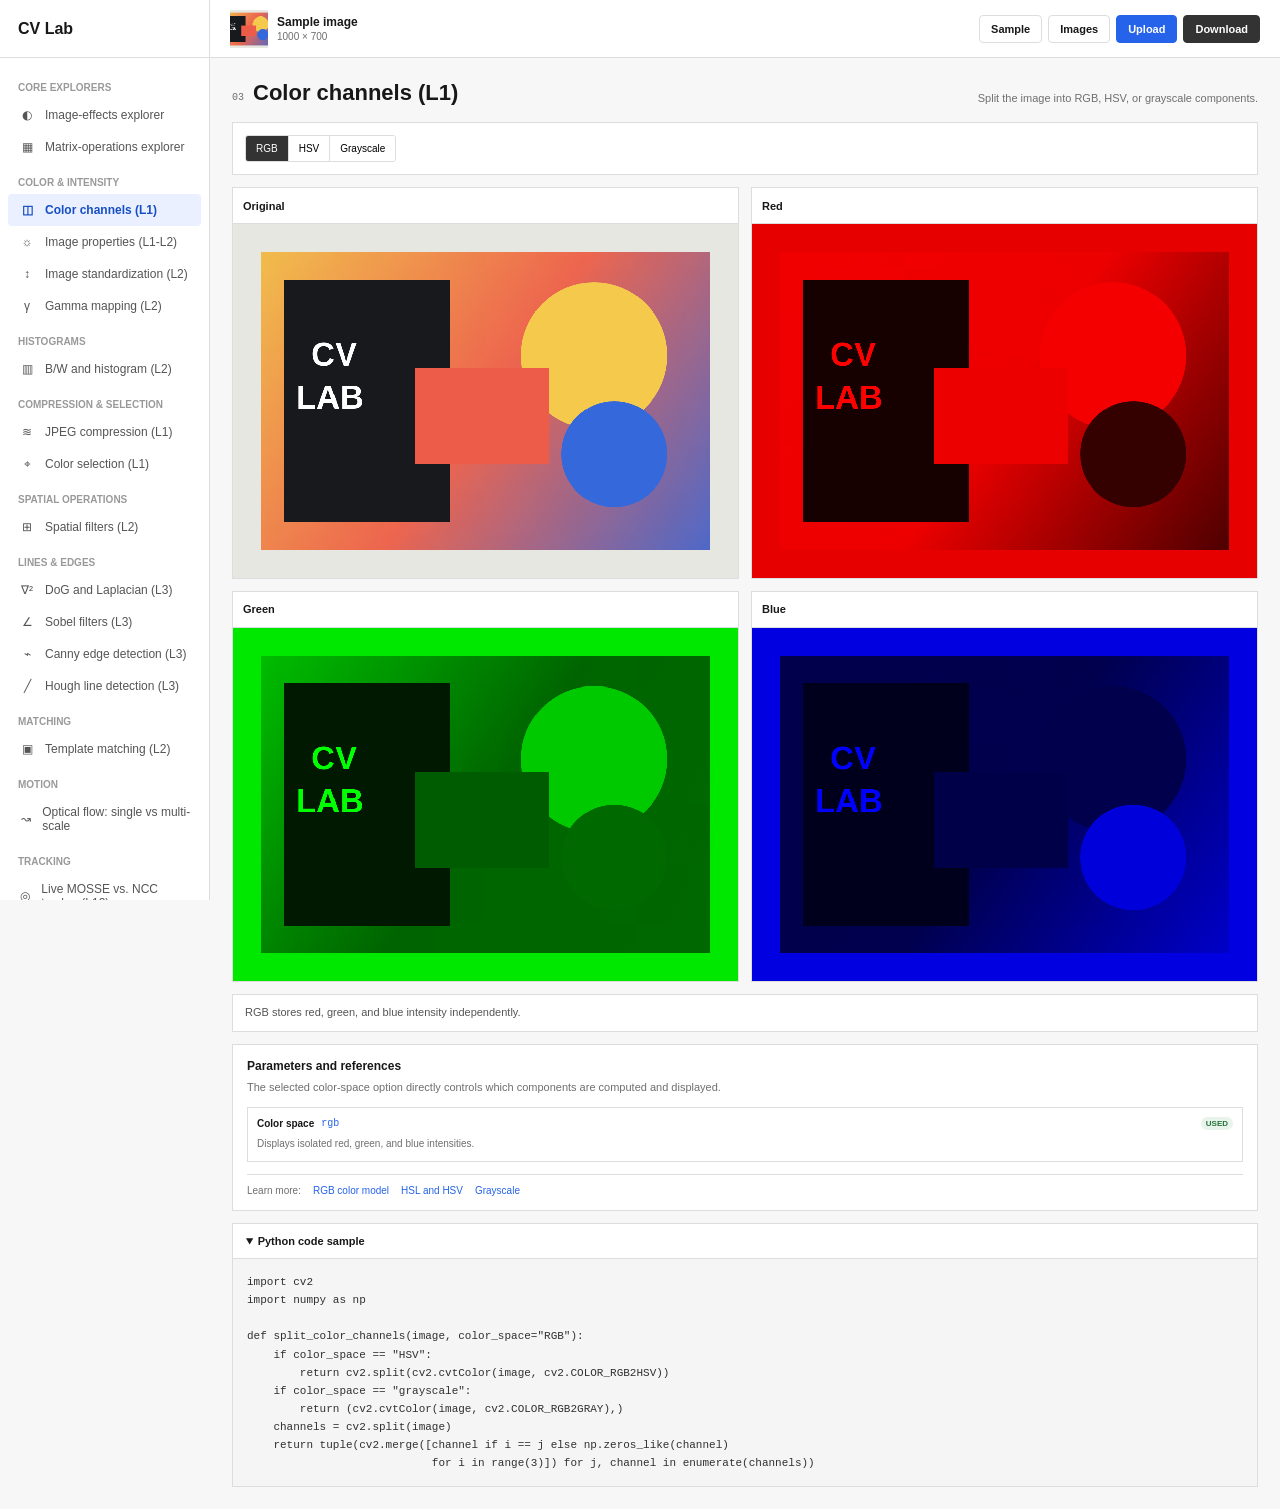
==== commit e79c4a44: "feat: add Lecture 12 tracking labs (MOSSE vs NCC, data association) - Live MOSSE vs. fixed-template " ====
--- a/index.html
+++ b/index.html
@@ -4,7 +4,7 @@
   <meta charset="UTF-8" />
   <meta name="viewport" content="width=device-width, initial-scale=1" />
   <title>CV Lab</title>
-  <link rel="stylesheet" href="styles.css?v=18" />
+  <link rel="stylesheet" href="styles.css?v=10" />
 </head>
 <body>
   <div class="app">
@@ -42,6 +42,6 @@
       </section>
     </main>
   </div>
-  <script type="module" src="js/app.js?v=53"></script>
+  <script type="module" src="js/app.js?v=18"></script>
 </body>
 </html>
--- a/styles.css
+++ b/styles.css
@@ -178,7 +178,7 @@
 .results.four { grid-template-columns: repeat(2, minmax(0, 1fr)); }
 
 .card { min-width: 0; margin: 0; overflow: hidden; background: var(--surface); border: 1px solid var(--border); }
-.card figcaption { height: 36px; display: flex; align-items: center; justify-content: space-between; gap: 10px; padding: 0 10px; border-bottom: 1px solid var(--border); font-size: 11px; font-weight: 600; }
+.card figcaption { height: 36px; display: flex; align-items: center; justify-content: space-between; padding: 0 10px; border-bottom: 1px solid var(--border); font-size: 11px; font-weight: 600; }
 .card figcaption small { color: var(--muted); font: 9px monospace; font-weight: 400; }
 
 .canvas-box {
@@ -335,49 +335,6 @@
 .orientation-gradient { height: 10px; border-radius: 2px; background: linear-gradient(90deg, #f00, #ff0, #0f0, #0ff, #00f, #f0f, #f00); }
 .orientation-labels { display: flex; justify-content: space-between; margin-top: 6px; color: var(--muted); font: 9px ui-monospace, SFMono-Regular, Menlo, monospace; }
 
-.gabor-controls .control { min-width: 170px; }
-.gabor-controls .button { flex: 0 0 auto; margin-bottom: 1px; }
-.gabor-intro { display: grid; grid-template-columns: minmax(260px, .7fr) minmax(460px, 1.8fr); gap: 12px; margin-bottom: 16px; }
-.gabor-kernel-card { align-self: stretch; }
-.gabor-kernel-box { min-height: 270px; background: #d8d8d8; }
-.gabor-kernel-box canvas { width: min(230px, 86%); height: auto; max-height: 230px; border: 1px solid #c4c4c4; }
-.gabor-axis { position: absolute; left: 50%; top: 50%; width: min(205px, 76%); height: 0; border-top: 1px solid rgba(37,99,235,.78); transform-origin: center; pointer-events: none; }
-.gabor-axis::after { content: ''; position: absolute; right: -1px; top: -4px; width: 7px; height: 7px; border-top: 1px solid var(--accent); border-right: 1px solid var(--accent); transform: rotate(45deg); }
-.gabor-formula { display: flex; flex-direction: column; justify-content: center; min-width: 0; padding: 24px 28px; border: 1px solid var(--border); background: var(--surface); }
-.gabor-kicker { margin-bottom: 16px; color: var(--accent); font-size: 9px; font-weight: 700; letter-spacing: .08em; text-transform: uppercase; }
-.gabor-equation { overflow-x: auto; padding: 4px 0 13px; color: #222; font: 18px/1.7 Georgia, 'Times New Roman', serif; white-space: nowrap; }
-.gabor-equation sub { font-size: .65em; }
-.fraction { display: inline-grid; grid-template-rows: auto auto; margin: 0 3px; text-align: center; vertical-align: middle; }
-.fraction > span:first-child { padding: 0 4px 1px; border-bottom: 1px solid currentColor; }
-.fraction > span:last-child { padding: 1px 4px 0; }
-.gabor-formula p { max-width: 720px; margin: 0; color: var(--muted); font-size: 11px; line-height: 1.55; }
-.gabor-legend { display: flex; gap: 16px; margin-top: 17px; padding-top: 13px; border-top: 1px solid #ededed; color: var(--muted); font-size: 9px; }
-.gabor-legend span { display: flex; align-items: center; gap: 5px; }
-.gabor-swatch { width: 12px; height: 12px; display: inline-block; border: 1px solid #aaa; }
-.gabor-swatch.dark { background: #171717; }
-.gabor-swatch.mid { background: #808080; }
-.gabor-swatch.light { background: #efefef; }
-.gabor-section-title { display: flex; align-items: end; justify-content: space-between; gap: 16px; margin: 0 0 9px; }
-.gabor-section-title > div { display: grid; gap: 3px; }
-.gabor-section-title b { font-size: 12px; }
-.gabor-section-title small, .gabor-section-title > span { color: var(--muted); font-size: 9px; }
-.gabor-section-title > span { font-family: ui-monospace, SFMono-Regular, Menlo, monospace; text-align: right; }
-.gabor-texture-grid { display: grid; grid-template-columns: repeat(3, minmax(0, 1fr)); gap: 12px; }
-.gabor-texture-card figcaption small { max-width: 65%; overflow: hidden; text-overflow: ellipsis; white-space: nowrap; }
-.gabor-pair { display: grid; grid-template-columns: repeat(2, minmax(0, 1fr)); gap: 1px; background: var(--border); }
-.gabor-pair > div { min-width: 0; padding: 7px; background: #f3f3f3; }
-.gabor-image-label { display: block; margin-bottom: 5px; color: var(--muted); font-size: 8px; font-weight: 700; letter-spacing: .04em; text-transform: uppercase; }
-.gabor-pair canvas { width: 100%; height: auto; display: block; aspect-ratio: 1; background: #000; image-rendering: auto; }
-.gabor-strength { display: flex; align-items: center; justify-content: space-between; padding: 8px 10px; border-top: 1px solid var(--border); color: var(--muted); font-size: 9px; }
-.gabor-strength b { color: var(--accent); font: 700 10px ui-monospace, SFMono-Regular, Menlo, monospace; }
-.gabor-source-note { margin-top: 10px; color: var(--muted); font-size: 9px; line-height: 1.45; }
-.gabor-source-note a { color: var(--accent); text-decoration: none; }
-.gabor-source-note a:hover { text-decoration: underline; }
-.gabor-presets { margin-bottom: 12px; border: 1px solid var(--border); }
-.gabor-prepared-title { margin-top: 18px; }
-.gabor-prepared { border: 1px solid var(--border); }
-.gabor-prepared canvas { background: #000; }
-
 .flow-grid { display: grid; gap: 12px; }
 .flow-top-grid { grid-template-columns: repeat(2, minmax(0, 1fr)); }
 .flow-bottom-grid { grid-template-columns: repeat(3, minmax(0, 1fr)); }
@@ -387,7 +344,7 @@
 .flow-media { aspect-ratio: 1024 / 436; background: #111317; }
 .flow-media canvas { width: 100%; height: 100%; object-fit: contain; }
 .flow-badge { position: absolute; left: 10px; top: 10px; padding: 5px 7px; border-radius: 4px; background: rgba(0,0,0,.75); color: #fff; font-size: 9px; pointer-events: none; }
-.flow-metrics { display: grid; grid-auto-columns: minmax(0, 1fr); grid-auto-flow: column; border-top: 1px solid var(--border); }
+.flow-metrics { display: grid; grid-template-columns: repeat(2, minmax(0, 1fr)); border-top: 1px solid var(--border); }
 .flow-metric { min-width: 0; padding: 9px 10px; border-right: 1px solid var(--border); }
 .flow-metric:last-child { border-right: 0; }
 .flow-metric small { display: block; margin-bottom: 3px; color: var(--muted); font-size: 9px; }
@@ -397,164 +354,104 @@
 .flow-key-red { color: #d14b45; }
 .flow-key-green { color: #27723b; }
 .flow-key-yellow { color: #a37600; }
-.flow-key-violet { color: #6a4fc9; }
-.flow-key-orange { color: #b85a00; }
 .flow-notice { margin-top: 12px; background: #fff8df; border-color: #efcc70; }
 .flow-status { margin-top: 10px; color: var(--muted); font-size: 10px; }
-.flow-formula { padding: 10px 12px; border-top: 1px solid var(--border); background: #f8faff; text-align: center; }
-.flow-formula b { display: block; font: 700 15px Georgia, serif; }
-.flow-formula small { display: block; margin-top: 4px; color: var(--muted); font-size: 10px; line-height: 1.45; }
+.flow-formula { padding: 12px 8px; border-top: 1px solid var(--border); background: #f8faff; text-align: center; font: 700 15px Georgia, serif; }
 .flow-takeaway { margin-top: 12px; background: #eef7ff; border-color: #b9d8ff; }
 .flow-source-note { margin-top: 10px; color: var(--muted); font-size: 9px; line-height: 1.45; }
 .flow-source-note a { color: var(--accent); text-decoration: none; }
 .flow-source-note a:hover { text-decoration: underline; }
 
-/* Harris corner detector ------------------------------------------------- */
-.harris-controls .button { flex: 0 0 auto; margin-bottom: 1px; }
-.harris-section-title { margin-top: 18px; }
-.harris-analysis { display: grid; grid-template-columns: minmax(0, 1fr) minmax(0, 1.15fr); gap: 12px; margin-top: 12px; }
-.harris-inspector { min-width: 0; padding: 14px 16px; border: 1px solid var(--border); background: var(--surface); }
-.harris-inspector header { display: flex; align-items: baseline; justify-content: space-between; gap: 12px; margin-bottom: 12px; }
-.harris-inspector header b { font-size: 12px; }
-.harris-inspector header small { color: var(--muted); font: 9px monospace; text-align: right; }
-.harris-matrix-row { display: flex; align-items: center; gap: 10px; }
-.harris-symbol { flex: 0 0 auto; font: italic 18px Georgia, 'Times New Roman', serif; }
-.harris-matrix { flex: 1; display: grid; grid-template-columns: repeat(2, minmax(0, 1fr)); gap: 4px; padding: 4px 8px; border-right: 2px solid #333; border-left: 2px solid #333; border-radius: 6px; }
-.harris-matrix span { display: grid; gap: 3px; padding: 7px 8px; background: #f5f6f8; text-align: center; }
-.harris-matrix small { color: var(--muted); font-size: 9px; }
-.harris-matrix b { font: 600 12px monospace; }
-.harris-values { display: grid; grid-template-columns: repeat(2, minmax(0, 1fr)); gap: 1px; margin: 12px 0 0; border: 1px solid var(--border); background: var(--border); }
-.harris-values div { min-width: 0; padding: 8px 10px; background: var(--surface); }
-.harris-values dt { margin-bottom: 3px; color: var(--muted); font-size: 9px; }
-.harris-values dd { margin: 0; font: 600 12px monospace; }
-.harris-verdict { margin: 12px 0 0; padding: 9px 12px; border-left: 3px solid #999; background: #f4f4f4; color: #444; font-size: 11px; line-height: 1.45; }
-.harris-verdict.corner { border-color: #d92323; background: #fdf0ef; }
-.harris-verdict.edge { border-color: #315ee7; background: #eef2fd; }
-.harris-plane { display: flex; flex-direction: column; }
-.harris-plane canvas { display: block; width: 100%; height: 300px; flex: 1; }
-.harris-plane-legend { display: flex; flex-wrap: wrap; gap: 6px 14px; padding: 8px 10px; border-top: 1px solid var(--border); color: var(--muted); font-size: 9px; }
-.harris-plane-legend span { display: flex; align-items: center; gap: 5px; }
-.harris-plane-legend i { width: 10px; height: 10px; display: inline-block; border: 1px solid #bbb; }
-.harris-plane-legend .corner { background: rgb(251,225,222); }
-.harris-plane-legend .edge { background: rgb(223,232,251); }
-.harris-plane-legend .flat { background: rgb(244,244,244); }
-.harris-plane-legend .probe { border: 2px solid #111; border-radius: 50%; background: #fff; }
-.harris-key { display: flex; flex-wrap: wrap; align-items: center; gap: 6px 16px; margin-top: 8px; color: var(--muted); font-size: 9px; }
-.harris-key span { display: inline-flex; align-items: center; gap: 5px; }
-.harris-key i { width: 12px; height: 12px; display: inline-block; flex: 0 0 auto; border-radius: 2px; }
-.harris-key .hue { width: 46px; height: 8px; background: linear-gradient(90deg, #f00, #ff0, #0f0, #0ff, #00f, #f0f, #f00); }
-.harris-key .rmap { width: 46px; height: 8px; background: linear-gradient(90deg, rgb(70,130,255), rgb(24,52,140), #000, rgb(150,22,22), rgb(235,64,40), rgb(255,220,80)); }
-.harris-key .cand { background: rgb(255,200,0); }
-.harris-key .supp { background: rgb(150,120,40); }
-.harris-key .kept { border: 1px solid #fff; border-radius: 50%; background: #ff1f1f; box-shadow: 0 0 0 1px #999; }
-.harris-key .ring { border: 2px solid #facc15; border-radius: 50%; box-shadow: 0 0 0 1px rgba(0,0,0,.8), inset 0 0 0 1px rgba(0,0,0,.8); }
-.harris-key .band { background: repeating-linear-gradient(-45deg, #3a3a3a 0 3px, #777 3px 4px); }
-
-/* Lecture 4 demos --------------------------------------------------------- */
-.l4-page { display: grid; gap: 22px; }
-.l4-section { scroll-margin-top: 124px; overflow: hidden; border: 1px solid var(--border); border-radius: 7px; background: var(--surface); }
-.l4-section > header { padding: 20px 22px 18px; border-bottom: 1px solid var(--border); background: linear-gradient(110deg,#fff 55%,#f4f7ff); }
-.l4-section > header > span { color: var(--accent); font-size: 9px; font-weight: 700; letter-spacing: .09em; text-transform: uppercase; }
-.l4-section > header h2 { margin: 5px 0 6px; font-size: 18px; line-height: 1.25; }
-.l4-section > header p { max-width: 820px; margin: 0; color: var(--muted); font-size: 11px; line-height: 1.5; }
-.l4-section .controls { margin: 0; border: 0; border-bottom: 1px solid var(--border); border-radius: 0; }
-.l4-gabor-controls { grid-template-columns: minmax(120px,.8fr) repeat(4,minmax(135px,1fr)); }
-.l4-presets,.l4-material-buttons,.l4-scale-scenes { display: flex; align-items: center; gap: 7px; padding: 10px 14px; border-bottom: 1px solid var(--border); background: #fafafa; }
-.l4-presets > span,.l4-material-buttons > span,.l4-scale-scenes > span { margin-right: 4px; color: var(--muted); font-size: 9px; font-weight: 700; letter-spacing: .05em; text-transform: uppercase; }
-.l4-presets button,.l4-material-buttons button,.l4-scale-scenes button { padding: 7px 10px; border: 1px solid #cfd3db; border-radius: 4px; background: #fff; color: #555; font-size: 10px; cursor: pointer; }
-.l4-presets button:hover,.l4-material-buttons button:hover,.l4-scale-scenes button:hover { border-color: #9eb5ee; color: #164ec4; }
-.l4-presets button.active,.l4-material-buttons button.active,.l4-scale-scenes button.active { border-color: var(--accent); background: #eaf0ff; color: #164ec4; font-weight: 700; }
-.l4-scale-size { min-width: 220px; display: grid; grid-template-columns: auto 1fr; align-items: center; gap: 4px 10px; margin-left: auto; color: #555; font-size: 9px; font-weight: 700; text-transform: uppercase; }
-.l4-scale-size output { justify-self: end; color: #164ec4; font: 700 10px ui-monospace,monospace; }
-.l4-scale-size input { grid-column: 1 / -1; width: 100%; accent-color: var(--accent); cursor: pointer; }
-.l4-gabor-live { display: grid; grid-template-columns: repeat(3,minmax(0,1fr)); gap: 1px; background: var(--border); }
-.l4-gabor-live figure,.l4-comparison figure,.l4-scale-scene,.l4-classifier-flow figure { min-width: 0; margin: 0; background: #fff; }
-.l4-gabor-live figcaption,.l4-classifier-flow figcaption,.l4-scale-scene > figcaption { display: flex; justify-content: space-between; min-height: 34px; padding: 10px 12px; border-bottom: 1px solid #ededed; color: #444; font-size: 10px; font-weight: 700; }
-.l4-gabor-live figcaption small { color: var(--muted); font-size: 9px; font-weight: 400; }
-.l4-gabor-live canvas { width: 100%; height: 220px; display: block; object-fit: contain; background: #808080; }
-.l4-comparison { display: grid; grid-template-columns: repeat(4,minmax(0,1fr)); gap: 1px; border-top: 1px solid var(--border); background: var(--border); }
-.l4-comparison figcaption { min-height: 55px; display: grid; gap: 3px; padding: 11px 12px; border-bottom: 1px solid #ededed; }
-.l4-comparison figcaption b { font-size: 11px; }
-.l4-comparison figcaption small { color: var(--muted); font-size: 9px; line-height: 1.35; }
-.l4-comparison figure > div { display: grid; grid-template-columns: repeat(2,minmax(0,1fr)); gap: 1px; background: var(--border); }
-.l4-comparison figure span { min-width: 0; display: grid; padding: 7px; background: #f5f5f5; }
-.l4-comparison canvas { width: 100%; display: block; aspect-ratio: 1; background: #808080; }
-.l4-comparison em { padding-top: 6px; color: #555; font: normal 9px ui-monospace,monospace; text-align: center; }
-.l4-scale-layout { display: grid; grid-template-columns: minmax(380px,1.2fr) minmax(320px,.8fr); }
-.l4-scale-scene { border-right: 1px solid var(--border); }
-.l4-scale-scene > figcaption small { color: var(--muted); font-size: 9px; font-weight: 400; }
-.l4-scale-scene > canvas { width: 100%; display: block; aspect-ratio: 3 / 2; margin-inline: auto; cursor: crosshair; }
-.l4-scale-legend { display: flex; justify-content: center; gap: 18px; padding: 9px 12px; border-top: 1px solid #ededed; background: #fafafa; color: var(--muted); font-size: 9px; }
-.l4-scale-legend span { display: flex; align-items: center; gap: 6px; }
-.l4-scale-legend i { width: 11px; height: 11px; border: 2px solid hsl(220 82% 48%); border-radius: 50%; }
-.l4-scale-legend i.medium { width: 16px; height: 16px; border-color: hsl(118 82% 40%); }
-.l4-scale-legend i.large { width: 22px; height: 22px; border-color: hsl(15 82% 48%); }
-.l4-scale-analysis { min-width: 0; padding: 16px; }
-.l4-scale-result { display: grid; grid-template-columns: 1fr auto; align-items: end; gap: 3px 15px; padding: 0 4px 10px; }
-.l4-scale-result span { color: var(--muted); font-size: 9px; font-weight: 700; letter-spacing: .05em; text-transform: uppercase; }
-.l4-scale-result b { grid-row: 1 / 3; grid-column: 2; color: #d92323; font: 700 20px ui-monospace,monospace; }
-.l4-scale-result small { color: var(--muted); font: 9px ui-monospace,monospace; }
-.l4-scale-analysis > canvas { width: 100%; height: 210px; display: block; }
-.l4-scale-explain { display: grid; gap: 5px; padding: 12px 4px 0; border-top: 1px solid #ededed; }
-.l4-scale-explain b { color: #333; font-size: 10px; }
-.l4-scale-explain p { margin: 0; color: var(--muted); font-size: 9px; line-height: 1.5; }
-.l4-scale-explain span { color: #315ee7; font: 700 9px ui-monospace,monospace; }
-.l4-scale-map-section { border-top: 1px solid var(--border); background: #f6f7fa; }
-.l4-scale-map-section > header { display: flex; align-items: center; justify-content: space-between; gap: 18px; padding: 12px 15px; }
-.l4-scale-map-section > header div { display: grid; gap: 3px; }
-.l4-scale-map-section > header b { color: #333; font-size: 10px; }
-.l4-scale-map-section > header small { color: var(--muted); font-size: 8px; }
-.l4-scale-map-section > header code { color: #3e4f78; font-size: 10px; white-space: nowrap; }
-.l4-scale-maps { display: grid; grid-template-columns: repeat(4,minmax(0,1fr)); gap: 1px; background: var(--border); }
-.l4-scale-maps figure { min-width: 0; margin: 0; border: 3px solid transparent; background: #fff; }
-.l4-scale-maps figure.winner { border-color: #d92323; }
-.l4-scale-maps figcaption { padding: 7px 8px; border-bottom: 1px solid #ededed; color: #555; font: 700 9px ui-monospace,monospace; text-align: center; }
-.l4-scale-maps figure.winner figcaption { color: #b51b1b; background: #fff0f0; }
-.l4-scale-maps canvas { width: 100%; display: block; aspect-ratio: 3 / 2; }
-.l4-scale-sources { padding: 9px 15px 12px; border-top: 1px solid var(--border); background: #fafafa; color: var(--muted); font-size: 8px; line-height: 1.6; }
-.l4-scale-sources summary { color: #4c515b; font-size: 9px; font-weight: 700; cursor: pointer; }
-.l4-scale-sources span { display: block; margin-top: 6px; }
-.l4-scale-sources a { color: #315ee7; text-decoration: none; }
-.l4-scale-sources a:hover { text-decoration: underline; }
-.l4-training-set { border-bottom: 1px solid var(--border); }
-.l4-classifier-heading { display: flex; align-items: center; justify-content: space-between; gap: 16px; padding: 12px 16px; background: #fff; }
-.l4-classifier-heading div { display: grid; gap: 3px; }
-.l4-classifier-heading b { color: #333; font-size: 11px; }
-.l4-classifier-heading small { color: var(--muted); font-size: 9px; }
-.l4-classifier-heading > span { padding: 4px 7px; border: 1px solid #d3d7df; border-radius: 999px; color: #687080; font: 700 8px ui-monospace,monospace; letter-spacing: .05em; text-transform: uppercase; }
-.l4-training-rows { display: grid; gap: 1px; background: var(--border); }
-.l4-training-row { display: grid; grid-template-columns: 82px minmax(0,1fr); align-items: center; gap: 12px; padding: 10px 14px; background: #fafafa; }
-.l4-training-row > b { display: flex; align-items: center; gap: 7px; color: #3d4149; font-size: 10px; }
-.l4-training-row > b i { width: 10px; height: 10px; border-radius: 50%; background: var(--class-color); }
-.l4-training-row > div { display: grid; grid-template-columns: repeat(8,minmax(42px,1fr)); gap: 6px; }
-.l4-training-row canvas { width: 100%; display: block; aspect-ratio: 1; border-radius: 3px; object-fit: cover; background: #ddd; }
-.l4-query-strip { display: grid; grid-template-columns: minmax(175px,230px) minmax(0,1fr); border-bottom: 1px solid var(--border); background: #fff; }
-.l4-query-strip figure { margin: 0; padding: 13px 16px 16px; border-right: 1px solid var(--border); }
-.l4-query-strip figcaption { margin-bottom: 9px; color: #3d4149; font-size: 10px; font-weight: 700; }
-.l4-query-strip canvas { width: 100%; display: block; aspect-ratio: 1; border-radius: 4px; object-fit: cover; }
-.l4-query-strip > div { display: grid; align-content: center; gap: 8px; padding: 20px 24px; }
-.l4-query-strip > div b { color: #333; font-size: 13px; }
-.l4-query-strip > div p { max-width: 720px; margin: 0; color: #5f6570; font-size: 10px; line-height: 1.55; }
-.l4-query-strip > div span { color: #315ee7; font: 700 9px ui-monospace,monospace; }
-.l4-pca-comparison { display: grid; grid-template-columns: repeat(2,minmax(0,1fr)); gap: 1px; background: var(--border); }
-.l4-pca-comparison > figure { min-width: 0; margin: 0; background: #fff; }
-.l4-pca-comparison > figure > figcaption { display: flex; justify-content: space-between; gap: 12px; padding: 11px 14px; border-bottom: 1px solid #ededed; }
-.l4-pca-comparison figcaption span { color: #333; font-size: 10px; font-weight: 700; }
-.l4-pca-comparison figcaption small { color: var(--muted); font-size: 9px; }
-.l4-pca-comparison > figure > canvas { width: 100%; height: 360px; display: block; background: #fff; }
-.l4-method-result { display: grid; grid-template-columns: 1fr 48px auto auto; align-items: center; gap: 10px; min-height: 68px; padding: 10px 14px; border-top: 1px solid #ededed; background: #fafafa; }
-.l4-method-result > span { color: #5b616c; font-size: 9px; }
-.l4-method-result canvas { width: 48px; height: 48px; display: block; border-radius: 3px; }
-.l4-method-result > b { color: #1d4fc6; font-size: 14px; }
-.l4-method-result > em { color: var(--muted); font: normal 9px ui-monospace,monospace; white-space: nowrap; }
-.l4-method-result > i { width: 24px; height: 24px; justify-self: center; border: 3px solid #fff; border-radius: 50%; box-shadow: 0 0 0 1px #bbb; }
-.l4-classifier-note { padding: 10px 16px; border-top: 1px solid var(--border); background: #f4f7ff; color: #3e4f78; font-size: 9px; }
-.l4-material-sources { padding: 10px 16px 14px; border-top: 1px solid var(--border); background: #fafafa; color: var(--muted); font-size: 8px; line-height: 1.6; }
-.l4-material-sources summary { color: #4c515b; font-size: 9px; font-weight: 700; letter-spacing: .03em; cursor: pointer; }
-.l4-material-sources p { margin: 8px 0 5px; }
-.l4-material-sources span { display: block; margin-top: 3px; }
-.l4-material-sources a { color: #315ee7; text-decoration: none; }
-.l4-material-sources a:hover { text-decoration: underline; }
+/* Lecture 12 · MOSSE vs. NCC tracker */
+.track-controls .segment, .assoc-controls .segment { flex-wrap: wrap; }
+.track-buttons { display: flex; flex-wrap: wrap; gap: 6px; margin-left: auto; }
+.track-param { flex: 1; min-width: 240px; display: grid; gap: 7px; }
+.track-param .control { min-width: 0; }
+.track-presets { display: flex; flex-wrap: wrap; gap: 4px; }
+.track-presets button { padding: 4px 7px; border: 1px solid var(--border); border-radius: 3px; background: #fff; font-size: 9px; cursor: pointer; }
+.track-presets button:hover, .track-presets button:focus-visible { border-color: var(--accent); background: #eef4ff; outline: none; }
+.track-toggle { display: flex; align-items: center; gap: 7px; font-size: 11px; font-weight: 600; cursor: pointer; }
+.track-toggle input { width: 16px; height: 16px; accent-color: #ef4444; }
+.track-instruction { border-left: 3px solid var(--accent); font-size: 12px; line-height: 1.5; }
+.track-instruction.track-error { border-color: #e6b5b5; border-left-color: #c62828; background: #fff3f3; color: #a22; }
+.track-legend-truth { color: var(--muted); }
+.track-grid { display: grid; grid-template-columns: repeat(2, minmax(0, 1fr)); gap: 12px; }
+.track-card figcaption span { display: flex; align-items: center; }
+.track-stage { background: #111317; }
+.track-stage canvas { width: 100%; height: auto; max-height: none; image-rendering: auto; touch-action: none; cursor: crosshair; }
+.track-inspect { display: grid; grid-template-columns: auto auto minmax(0, 1fr); align-items: start; gap: 10px; padding: 10px; border-top: 1px solid var(--border); }
+.track-mini { width: 104px; display: grid; justify-items: center; gap: 4px; }
+.track-mini canvas { width: 96px; height: 96px; border: 1px solid var(--border); background: #e5e5e5; image-rendering: pixelated; }
+.track-mini small { color: var(--muted); font-size: 9px; line-height: 1.3; text-align: center; }
+.track-readout small { display: block; color: var(--muted); font-size: 9px; }
+.track-readout b { font: 700 26px monospace; }
+.track-readout p { margin: 6px 0 0; color: #555; font-size: 10px; line-height: 1.45; }
+.track-meter { position: relative; height: 8px; margin: 6px 0; border-radius: 4px; background: #eee; }
+.track-meter-fill { position: absolute; inset: 0; border-radius: 4px; transform: scaleX(0); transform-origin: left; transition: transform .12s linear; }
+.track-meter-mark { position: absolute; top: -3px; bottom: -3px; width: 2px; background: #ef4444; }
+.track-good { color: #27723b; font-weight: 700; }
+.track-warn { color: #a37600; font-weight: 700; }
+.track-bad { color: #c62828; font-weight: 700; }
+.flow-badge.track-badge-bad { background: rgba(185, 28, 28, .9); }
+.k-dot { display: inline-block; width: 9px; height: 9px; margin: 0 4px 0 8px; border-radius: 50%; vertical-align: -1px; }
+figcaption span > .k-dot:first-child { margin-left: 0; }
+.k-dot.k-ncc { background: #f59e0b; }
+.k-dot.k-mosse { background: #22d3ee; }
+.k-dot.k-skip { background: rgba(239, 68, 68, .45); }
+b.k-ncc { color: #b45309; }
+b.k-mosse { color: #0e7490; }
+.track-timeline { margin-top: 12px; }
+.track-chart { display: block; width: 100%; height: 150px; }
+.track-heading { margin: 18px 0 8px; font-size: 14px; }
+.track-try { display: grid; grid-template-columns: repeat(3, minmax(0, 1fr)); gap: 12px; }
+.track-try-card { display: flex; flex-direction: column; padding: 12px; border: 1px solid var(--border); border-top: 3px solid var(--accent); background: var(--surface); }
+.track-try-card h3 { margin: 0 0 8px; font-size: 12px; }
+.track-try-card p { margin: 0 0 7px; color: #555; font-size: 11px; line-height: 1.5; }
+.track-try-card .track-then { color: var(--muted); font-style: italic; }
+.track-try-foot { display: flex; flex-wrap: wrap; align-items: center; justify-content: space-between; gap: 8px; margin-top: auto; padding-top: 8px; border-top: 1px solid #eef0f3; }
+.track-try-foot small { color: var(--muted); font-size: 9px; }
+.track-try-foot span { display: flex; gap: 6px; }
+.track-hidden-video { position: fixed; left: 0; top: 0; width: 1px; height: 1px; opacity: 0; pointer-events: none; }
+
+/* Lecture 12 · data-association exercise */
+.assoc-layout { display: grid; grid-template-columns: minmax(0, 1.5fr) minmax(300px, 1fr); align-items: start; gap: 12px; }
+.assoc-scene { background: #1d2129; }
+.assoc-scene svg { display: block; width: 100%; height: auto; touch-action: none; user-select: none; }
+.assoc-detection { cursor: pointer; outline: none; }
+.assoc-detection:focus-visible .assoc-hit, .assoc-detection.assoc-hover .assoc-hit { stroke: #facc15; stroke-width: 4; }
+.assoc-tag { cursor: grab; outline: none; }
+.assoc-tag:focus-visible circle { stroke: #facc15; }
+.assoc-dock { display: grid; grid-template-columns: 1fr 1fr; gap: 8px; padding: 10px; border-top: 1px solid var(--border); }
+.assoc-tray, .assoc-missing { min-height: 64px; padding: 8px; border: 1px dashed #c8ccd2; border-radius: 4px; background: #fafafa; }
+.assoc-tray small { display: block; margin-bottom: 6px; color: var(--muted); font-size: 9px; }
+.assoc-tray.assoc-hover, .assoc-missing.assoc-hover, .assoc-missing:has(.assoc-hover) { border-color: var(--accent); background: #eef4ff; }
+.assoc-missing { display: flex; flex-direction: column; gap: 6px; }
+.assoc-missing-target { display: grid; gap: 2px; padding: 6px 8px; border: 1px solid var(--border); border-radius: 3px; background: #fff; font-size: 11px; font-weight: 700; text-align: left; cursor: pointer; }
+.assoc-missing-target small { color: var(--muted); font-size: 9px; font-weight: 400; }
+.assoc-chips { min-height: 36px; display: flex; flex-wrap: wrap; gap: 6px; }
+.assoc-chip { width: 36px; height: 36px; border: 2px solid #fff; border-radius: 50%; background: var(--chip); color: #fff; font-size: 14px; font-weight: 700; box-shadow: 0 1px 4px rgba(0, 0, 0, .25); cursor: grab; touch-action: none; }
+.assoc-chip:hover { box-shadow: 0 3px 10px rgba(0, 0, 0, .3); }
+.assoc-chip.selected, .assoc-chip:focus-visible { outline: 3px solid #facc15; outline-offset: 2px; }
+.assoc-empty { align-self: center; color: var(--muted); font-size: 10px; }
+.assoc-ghost { position: fixed; left: 0; top: 0; z-index: 50; width: 36px; height: 36px; display: grid; place-items: center; border: 2px solid #fff; border-radius: 50%; background: var(--chip); color: #fff; font-weight: 700; box-shadow: 0 6px 16px rgba(0, 0, 0, .3); pointer-events: none; }
+.assoc-matrix { padding: 10px; overflow-x: auto; }
+.assoc-matrix table { width: 100%; border-collapse: collapse; font: 12px monospace; }
+.assoc-matrix th, .assoc-matrix td { padding: 7px 6px; border: 1px solid var(--border); text-align: center; }
+.assoc-matrix thead th { background: #f5f5f5; font-size: 10px; }
+.assoc-matrix tbody th { text-align: left; white-space: nowrap; }
+.assoc-matrix td.gated { background: #f7f7f7; color: #aaa; }
+.assoc-matrix td.chosen { background: color-mix(in srgb, var(--chip) 24%, white); font-weight: 700; }
+.assoc-matrix td.optimal { outline: 2px solid #111; outline-offset: -3px; }
+.assoc-dot { display: inline-block; width: 10px; height: 10px; margin-right: 6px; border-radius: 50%; background: var(--chip); vertical-align: -1px; }
+.assoc-matrix-note { display: block; margin-top: 6px; color: var(--muted); font: 9px Arial, sans-serif; }
+.assoc-total { padding: 9px 10px; border-top: 1px solid var(--border); font-size: 11px; line-height: 1.5; }
+.assoc-actions { display: flex; flex-wrap: wrap; gap: 6px; margin-top: 12px; }
+.assoc-feedback { line-height: 1.5; }
+.assoc-feedback ul { margin: 6px 0; padding-left: 18px; }
+.assoc-feedback p { margin: 6px 0 0; }
+.assoc-feedback.good { border-color: #a9d8b5; background: #f0f9f2; }
+.assoc-feedback.bad { border-color: #efb7b7; background: #fff5f5; }
+.assoc-feedback.warn { border-color: #efcc70; background: #fff8df; }
 
 @media (max-width: 900px) {
   .app { grid-template-columns: 64px minmax(0,1fr); }
@@ -566,17 +463,12 @@
   .drop-zone { left: 76px; }
   .results.three, .hist-layout, .template-layout { grid-template-columns: 1fr; }
   .flow-bottom-grid { grid-template-columns: repeat(2, minmax(0, 1fr)); }
-  .gabor-intro { grid-template-columns: 1fr; }
-  .harris-analysis { grid-template-columns: 1fr; }
-  .gabor-texture-grid { grid-template-columns: repeat(2, minmax(0, 1fr)); }
+  .track-try, .assoc-layout { grid-template-columns: 1fr; }
+  .track-inspect { grid-template-columns: auto auto; }
+  .track-readout { grid-column: 1 / -1; }
   .matrix-workspace { grid-template-columns: 1fr 1fr; }
   .output-section { grid-column: 1 / -1; }
   .experiment-header p { display: none; }
-  .l4-gabor-controls { grid-template-columns: repeat(2,minmax(0,1fr)); }
-  .l4-comparison { grid-template-columns: repeat(2,minmax(0,1fr)); }
-  .l4-scale-layout { grid-template-columns: minmax(360px,1.15fr) minmax(280px,.85fr); }
-  .l4-pca-comparison { grid-template-columns: 1fr; }
-  .l4-pca-comparison > figure > canvas { height: 330px; }
 }
 
 @media (max-width: 600px) {
@@ -594,179 +486,8 @@
   .content { padding: 14px; }
   .results, .results.four { grid-template-columns: 1fr; }
   .effect-histograms, .matrix-workspace, .flow-top-grid, .flow-bottom-grid { grid-template-columns: 1fr; }
-  .gabor-texture-grid { grid-template-columns: 1fr; }
-  .gabor-formula { padding: 18px; }
-  .harris-inspector { padding: 12px; }
-  .harris-inspector header { flex-direction: column; gap: 3px; }
-  .harris-inspector header small { text-align: left; }
-  .harris-values { grid-template-columns: 1fr; }
-  .harris-plane canvas { height: 260px; }
-  .gabor-equation { font-size: 15px; }
-  .gabor-section-title { flex-direction: column; align-items: start; gap: 4px; }
-  .gabor-section-title > span { text-align: left; }
+  .track-grid, .assoc-dock { grid-template-columns: 1fr; }
+  .track-buttons { margin-left: 0; }
   .output-section { grid-column: auto; }
   .drop-zone { inset: 10px 10px 64px; }
-  .l4-gabor-controls,.l4-gabor-live,.l4-comparison,.l4-scale-layout,.l4-query-strip { grid-template-columns: 1fr; }
-  .l4-presets,.l4-material-buttons,.l4-scale-scenes { align-items: stretch; flex-direction: column; }
-  .l4-presets > span,.l4-material-buttons > span,.l4-scale-scenes > span { margin-bottom: 2px; }
-  .l4-scale-size { width: 100%; min-width: 0; margin-left: 0; }
-  .l4-gabor-live canvas { height: auto; aspect-ratio: 1; }
-  .l4-scale-scene { border-right: 0; border-bottom: 1px solid var(--border); }
-  .l4-scale-maps { grid-template-columns: repeat(2,minmax(0,1fr)); }
-  .l4-scale-map-section > header { align-items: start; flex-direction: column; }
-  .l4-scale-map-section > header code { white-space: normal; }
-  .l4-training-row { grid-template-columns: 1fr; }
-  .l4-training-row > div { grid-template-columns: repeat(4,minmax(0,1fr)); }
-  .l4-query-strip figure { border-right: 0; border-bottom: 1px solid var(--border); }
-  .l4-pca-comparison > figure > canvas { height: 290px; }
-  .l4-method-result { grid-template-columns: 1fr 42px auto; }
-  .l4-method-result > em { grid-column: 1 / -1; }
-}
-
-/* Greedy NMS demo */
-.nms-controls .control { min-width: 170px; }
-.nms-explorer { display: grid; grid-template-columns: repeat(2, minmax(0, 1fr)); gap: 1px; border-bottom: 1px solid var(--border); background: var(--border); }
-.nms-panel { min-width: 0; margin: 0; background: var(--surface); }
-.nms-panel > figcaption { min-height: 38px; display: flex; align-items: center; flex-wrap: wrap; gap: 4px 10px; padding: 8px 12px; border-bottom: 1px solid #ededed; color: #444; font-size: 10px; font-weight: 700; }
-.nms-panel > figcaption small { margin-left: auto; color: var(--muted); font: 400 9px ui-monospace, SFMono-Regular, Menlo, monospace; text-align: right; }
-.nms-follow { padding: 4px 8px; border: 1px solid var(--accent); border-radius: 4px; background: #eaf0ff; color: #164ec4; font-size: 9px; font-weight: 700; cursor: pointer; }
-.nms-follow[hidden] { display: none; }
-.nms-stage { display: grid; place-items: center; padding: 14px; background: #f3f4f6; }
-.nms-stage canvas, .nms-shot canvas { width: 100%; height: auto; aspect-ratio: 1; display: block; background: #000; image-rendering: pixelated; }
-.nms-stage canvas { max-width: 460px; }
-.nms-map { cursor: crosshair; touch-action: manipulation; }
-.nms-playback { display: flex; align-items: center; flex-wrap: wrap; gap: 10px 16px; padding: 10px 14px; border-bottom: 1px solid var(--border); background: #fafafa; }
-.nms-buttons { display: flex; flex-wrap: wrap; gap: 6px; }
-.nms-buttons .button { min-width: 62px; }
-.nms-buttons .button:disabled { opacity: .45; cursor: default; }
-.nms-status { flex: 1 1 340px; min-width: 0; margin: 0; color: #3e4f78; font-size: 10px; line-height: 1.5; }
-.nms-stats { display: flex; flex-wrap: wrap; gap: 1px; border-bottom: 1px solid var(--border); background: var(--border); }
-.nms-stats > div { flex: 1 1 130px; min-width: 0; padding: 9px 12px; background: var(--surface); }
-.nms-stats > div:last-child { flex-basis: 220px; }
-.nms-stats small { display: block; margin-bottom: 4px; color: var(--muted); font-size: 9px; }
-.nms-stats b { font: 700 12px ui-monospace, SFMono-Regular, Menlo, monospace; }
-.nms-stats b.good { color: #27723b; }
-.nms-stats b.bad { color: #b42318; }
-.nms-legend { display: flex; flex-wrap: wrap; gap: 7px 16px; padding: 10px 14px; background: #fafafa; color: #555; font-size: 9px; }
-.nms-legend span { display: inline-flex; align-items: center; gap: 6px; }
-.nms-legend i { width: 14px; height: 14px; display: inline-grid; flex: 0 0 auto; place-items: center; font: 700 10px/1 ui-monospace, SFMono-Regular, Menlo, monospace; font-style: normal; }
-.nms-key-kp { border: 1px solid #555; border-radius: 3px; background: #fff; color: #e11d1d; }
-.nms-key-dup { border: 1px solid #000; background: #f5b300; }
-.nms-key-window { border: 2px dashed #e11d1d; }
-.nms-key-next { border: 2px solid #e5b800; border-radius: 50%; background: #fffbe6; }
-.nms-key-zero { background: #2b0d0d; color: #ff8f8f; }
-.nms-key-blank { background: #050505; border: 1px solid #555; }
-.nms-key-lost { border: 2px dashed #0fb5d4; border-radius: 50%; }
-.nms-cases { display: grid; grid-template-columns: repeat(2, minmax(0, 1fr)); gap: 1px; border-bottom: 1px solid var(--border); background: var(--border); }
-.nms-case { min-width: 0; display: grid; align-content: start; background: var(--surface); }
-.nms-case > header { display: flex; align-items: center; justify-content: space-between; flex-wrap: wrap; gap: 6px 12px; padding: 12px 14px 0; }
-.nms-case > header b { font-size: 12px; }
-.nms-verdict { padding: 3px 8px; border-radius: 999px; font: 700 9px ui-monospace, SFMono-Regular, Menlo, monospace; }
-.nms-verdict.small { background: #fff4d6; color: #8a5a00; }
-.nms-verdict.large { background: #e0f7fb; color: #0e6575; }
-.nms-pair { display: grid; grid-template-columns: repeat(2, minmax(0, 1fr)); gap: 10px; padding: 10px 14px; }
-.nms-shot { min-width: 0; margin: 0; }
-.nms-shot figcaption { margin-bottom: 6px; color: var(--muted); font-size: 8px; font-weight: 700; letter-spacing: .04em; text-transform: uppercase; }
-.nms-case > p { margin: 0; padding: 0 14px 14px; color: #555; font-size: 10px; line-height: 1.5; }
-
-@media (max-width: 900px) {
-  .nms-cases { grid-template-columns: 1fr; }
-}
-
-@media (max-width: 600px) {
-  .nms-explorer { grid-template-columns: 1fr; }
-  .nms-stage { padding: 10px; }
-  .nms-playback { align-items: stretch; flex-direction: column; }
-  .nms-status { flex-basis: auto; }
-  .nms-pair { gap: 8px; padding: 10px 12px; }
-  .nms-stats > div { flex-basis: 110px; }
-}
-/* End greedy NMS demo */
-
-/* Keypoint-page photo chooser -------------------------------------------- */
-.photo-chooser { display: flex; flex-wrap: wrap; align-items: center; gap: 8px; margin-bottom: 12px; padding: 9px 12px; border: 1px solid var(--border); background: var(--surface); }
-.photo-chooser > span { flex: 0 0 auto; margin-right: 4px; color: var(--muted); font-size: 9px; font-weight: 700; letter-spacing: .05em; text-transform: uppercase; }
-.photo-chooser button { flex: 0 0 auto; display: grid; justify-items: center; gap: 4px; width: 76px; padding: 4px 4px 5px; border: 1px solid var(--border); border-radius: 5px; background: #fff; cursor: pointer; }
-.photo-chooser button:hover { border-color: #9eb5ee; }
-.photo-chooser button.active { border-color: var(--accent); box-shadow: 0 0 0 2px rgba(37,99,235,.18); }
-.photo-chooser img, .photo-chooser b { width: 66px; height: 44px; display: grid; place-items: center; object-fit: cover; border-radius: 3px; background: #eef0f3; color: #444; font-size: 14px; }
-.photo-chooser [data-action="sample"] b { background: linear-gradient(135deg,#f2c94c,#ed654e 55%,#3769da); color: #fff; font-size: 12px; }
-.photo-chooser em { max-width: 100%; overflow: hidden; color: #555; font-size: 9px; font-style: normal; white-space: nowrap; text-overflow: ellipsis; }
-.photo-chooser button.active em { color: #164ec4; }
-
-/* Adaptive NMS ----------------------------------------------------------- */
-.anms-intro { display: grid; grid-template-columns: minmax(0, 1.6fr) minmax(260px, 1fr); gap: 12px; }
-.anms-formula { padding: 18px 22px; }
-.anms-formula .gabor-equation sub { font-size: .7em; }
-.anms-inspector .harris-verdict { margin-top: 0; }
-.anms-key { margin: 10px 0 0; color: var(--muted); font-size: 10px; line-height: 1.45; }
-.anms-warning { margin: 0 0 12px; border-color: #efcc70; background: #fff8df; color: #6b4e00; }
-.harris-verdict.kept { border-color: #16a34a; background: #effaf2; }
-.harris-verdict.dropped { border-color: #9ca3af; background: #f4f4f4; }
-
-/* Lecture 8 ---------------------------------------------------------------- */
-.l8-page .l8-strip { flex-wrap: wrap; }
-.l8-controls .control { min-width: 170px; }
-.l8-grid { display: grid; gap: 12px; padding: 12px 14px; border-bottom: 1px solid var(--border); }
-.l8-grid.two { grid-template-columns: repeat(2, minmax(0, 1fr)); }
-.l8-grid:last-child { border-bottom: 0; }
-.l8-panel { min-width: 0; margin: 0; overflow: hidden; border: 1px solid var(--border); border-radius: 5px; background: #fff; }
-.l8-panel > figcaption { min-height: 34px; display: flex; align-items: center; justify-content: space-between; gap: 10px; padding: 7px 10px; border-bottom: 1px solid var(--border); font-size: 11px; font-weight: 600; }
-.l8-panel > figcaption small { color: var(--muted); font: 9px ui-monospace, SFMono-Regular, Menlo, monospace; text-align: right; }
-.l8-stage { display: grid; place-items: center; padding: 8px; background: #f3f4f6; }
-.l8-stage.dark { background: #14161a; }
-.l8-stage canvas { display: block; max-width: 100%; height: auto; image-rendering: auto; }
-.l8-clickable { cursor: crosshair; }
-.l8-duo { display: grid; grid-template-columns: repeat(2, minmax(0, 1fr)); gap: 10px; padding: 10px; background: #f3f4f6; }
-.l8-duo > div { min-width: 0; }
-.l8-duo canvas { display: block; width: 100%; height: auto; aspect-ratio: 1; border-radius: 3px; }
-.l8-label { display: block; margin-bottom: 5px; color: var(--muted); font-size: 8px; font-weight: 700; letter-spacing: .04em; text-transform: uppercase; }
-.l8-caption { margin: 0; padding: 9px 11px; border-top: 1px solid var(--border); color: #555; font-size: 10.5px; line-height: 1.5; }
-.l8-chart { display: block; width: 100%; height: 220px; }
-.l8-chart.short { height: 150px; border-top: 1px solid var(--border); }
-.l8-chart.tall { height: 260px; }
-.l8-chart.xtall { height: 340px; }
-.l8-panel-controls { display: flex; align-items: center; gap: 10px; padding: 8px 10px; border-bottom: 1px solid var(--border); background: #fafafa; }
-.l8-panel-controls .control-label { margin: 0; }
-.l8-legend { display: flex; flex-wrap: wrap; gap: 6px 14px; padding: 8px 10px; border-top: 1px solid var(--border); color: var(--muted); font-size: 9px; }
-.l8-legend span { display: flex; align-items: center; gap: 5px; }
-.l8-legend i { width: 16px; height: 0; border-top: 3px solid #999; }
-.l8-legend .l8-swatch { flex: none; display: block; }
-.l8-legend .win { width: 9px; height: 9px; border: 2px solid #2563eb; }
-.l8-legend .gt.ring { width: 13px; height: 13px; background: linear-gradient(#22d3ee,#22d3ee) center/100% 2px no-repeat, linear-gradient(#22d3ee,#22d3ee) center/2px 100% no-repeat, radial-gradient(circle, transparent 4.2px, #22d3ee 4.6px 5.8px, transparent 6.2px); }
-.l8-legend .gt { width: 11px; height: 11px; border: 0; background: linear-gradient(#22d3ee,#22d3ee) center/100% 2px no-repeat, linear-gradient(#22d3ee,#22d3ee) center/2px 100% no-repeat; }
-.l8-pairfig { margin: 12px 14px; }
-.l8-inspect { display: grid; grid-template-columns: repeat(3, minmax(84px, 124px)) minmax(0, 1fr); gap: 12px; align-items: start; padding: 12px 14px; border-top: 1px solid var(--border); border-bottom: 1px solid var(--border); background: #fafafa; }
-.l8-inspect figure { margin: 0; }
-.l8-inspect canvas { display: block; width: 100%; height: auto; aspect-ratio: 1; border: 1px solid var(--border); border-radius: 4px; background: #eef0f3; }
-.l8-inspect figcaption { margin-top: 5px; color: #555; font-size: 9.5px; line-height: 1.35; }
-.l8-inspect-text p { margin: 8px 0 0; color: #444; font-size: 11px; line-height: 1.5; }
-.l8-ratio-big { display: inline-block; padding: 6px 10px; border-left: 3px solid #999; background: #f4f4f4; font: 700 15px ui-monospace, SFMono-Regular, Menlo, monospace; }
-.l8-ratio-big.good { border-color: #16a34a; background: #effaf2; color: #166534; }
-.l8-ratio-big.bad { border-color: #dc2626; background: #fdf0ef; color: #991b1b; }
-.l8-ratio-big.rej { border-color: #6b7280; background: #f3f4f6; color: #374151; }
-.l8-stats { display: grid; grid-template-columns: repeat(4, minmax(0, 1fr)); gap: 1px; margin: 12px 14px 0; border: 1px solid var(--border); background: var(--border); }
-.l8-stats > div { min-width: 0; padding: 9px 10px; background: #fff; }
-.l8-stats small { display: block; margin-bottom: 3px; color: var(--muted); font-size: 9px; }
-.l8-stats b { font: 700 13px ui-monospace, SFMono-Regular, Menlo, monospace; }
-.l8-stats .good b { color: #16a34a; }
-.l8-stats .bad b { color: #dc2626; }
-.l8-note { margin: 0; padding: 12px 14px 0; color: #555; font-size: 11px; line-height: 1.5; }
-.l8-note:last-child { padding-bottom: 16px; }
-.l8-feature-line { margin: 0; padding: 8px 14px 0; color: #555; font-size: 10.5px; line-height: 1.5; }
-.l8-verdict { margin: 0; padding: 10px 12px; border-top: 1px solid var(--border); border-left: 3px solid #999; background: #f4f4f4; color: #333; font-size: 11px; line-height: 1.5; }
-.l8-verdict.good { border-left-color: #16a34a; background: #effaf2; }
-.l8-verdict.bad { border-left-color: #dc2626; background: #fdf0ef; }
-
-@media (max-width: 900px) {
-  .anms-intro, .l8-grid.two { grid-template-columns: 1fr; }
-  .l8-inspect { grid-template-columns: repeat(3, minmax(0, 170px)) minmax(0, 1fr); }
-  .l8-inspect-text { grid-column: 1 / -1; }
-}
-@media (max-width: 600px) {
-  .photo-chooser button { width: 70px; }
-  .photo-chooser img, .photo-chooser b { width: 56px; height: 38px; }
-  .l8-grid { padding: 10px; }
-  .l8-pairfig { margin: 10px; }
-  .l8-stats { margin: 10px 10px 0; }
-}
+}
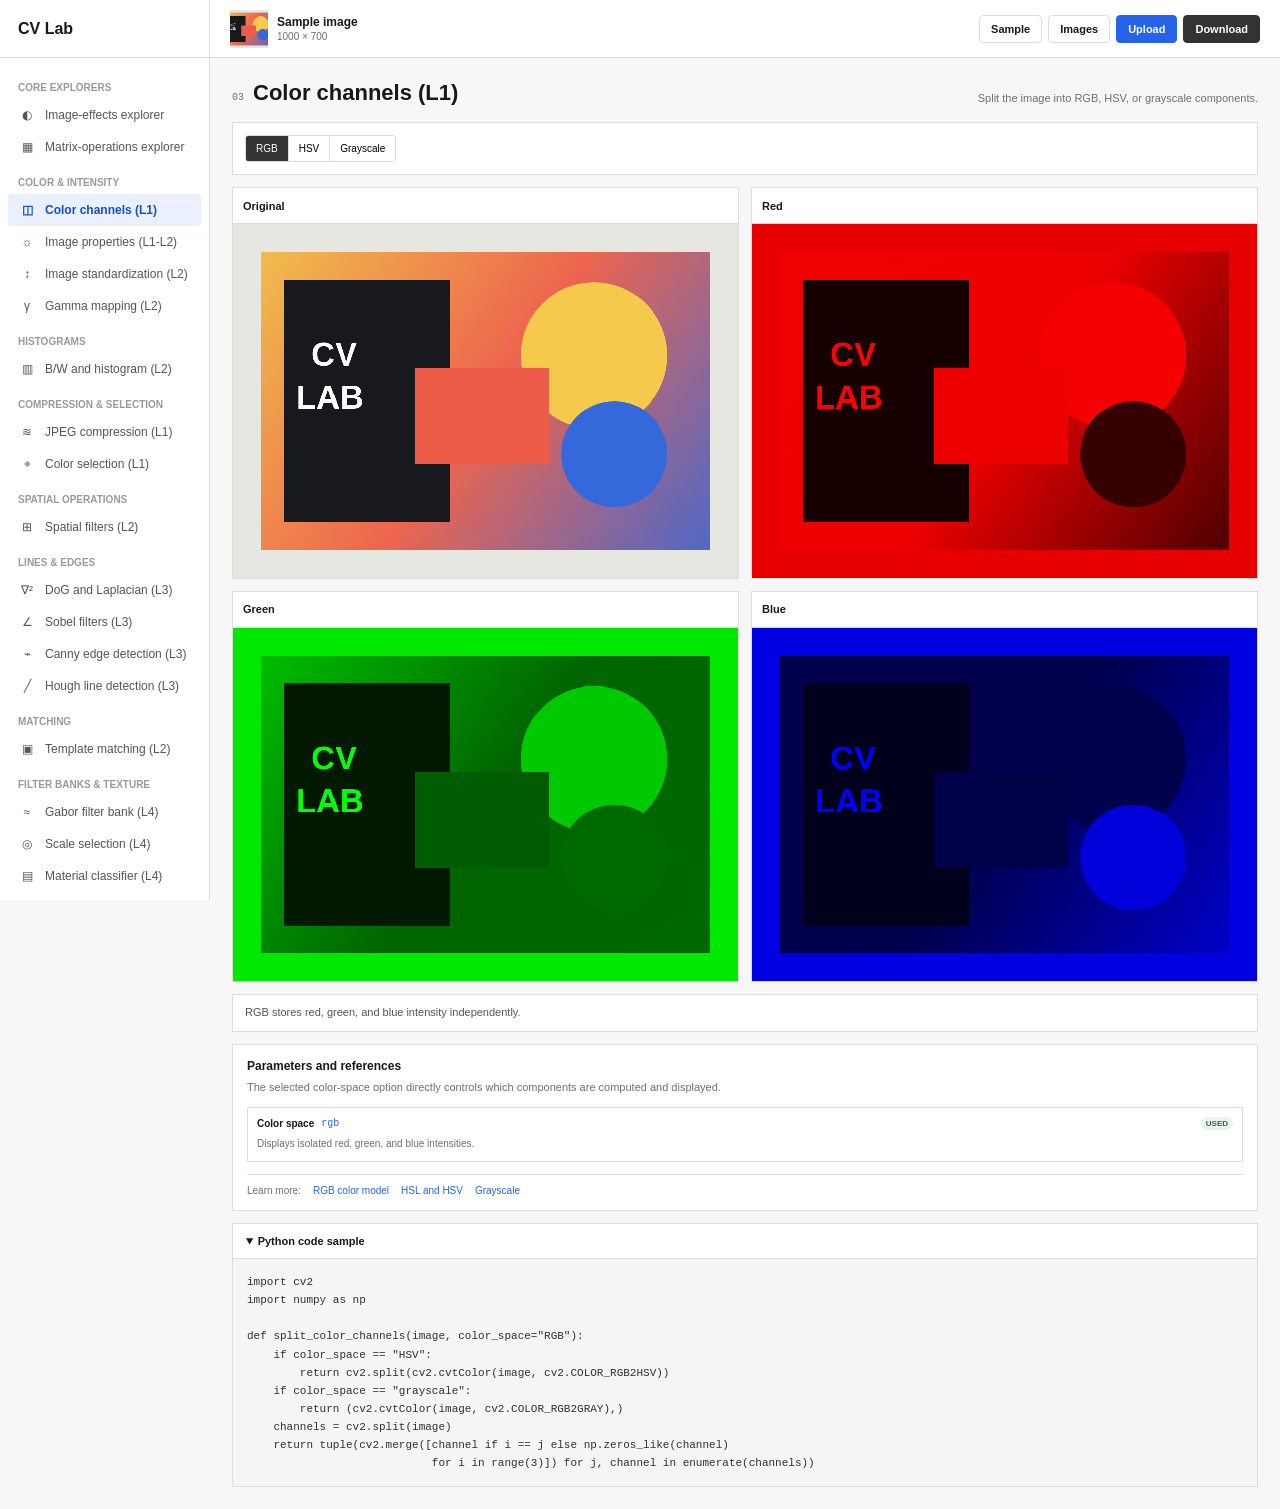
==== commit 6af8b739: "Merge main into tracking lab Co-Authored-By: Claude Opus 5.5 <noreply@anthropic.com>" ====
--- a/index.html
+++ b/index.html
@@ -4,7 +4,7 @@
   <meta charset="UTF-8" />
   <meta name="viewport" content="width=device-width, initial-scale=1" />
   <title>CV Lab</title>
-  <link rel="stylesheet" href="styles.css?v=10" />
+  <link rel="stylesheet" href="styles.css?v=21" />
 </head>
 <body>
   <div class="app">
@@ -42,6 +42,6 @@
       </section>
     </main>
   </div>
-  <script type="module" src="js/app.js?v=18"></script>
+  <script type="module" src="js/app.js?v=56"></script>
 </body>
 </html>
--- a/styles.css
+++ b/styles.css
@@ -178,7 +178,7 @@
 .results.four { grid-template-columns: repeat(2, minmax(0, 1fr)); }
 
 .card { min-width: 0; margin: 0; overflow: hidden; background: var(--surface); border: 1px solid var(--border); }
-.card figcaption { height: 36px; display: flex; align-items: center; justify-content: space-between; padding: 0 10px; border-bottom: 1px solid var(--border); font-size: 11px; font-weight: 600; }
+.card figcaption { height: 36px; display: flex; align-items: center; justify-content: space-between; gap: 10px; padding: 0 10px; border-bottom: 1px solid var(--border); font-size: 11px; font-weight: 600; }
 .card figcaption small { color: var(--muted); font: 9px monospace; font-weight: 400; }
 
 .canvas-box {
@@ -335,6 +335,49 @@
 .orientation-gradient { height: 10px; border-radius: 2px; background: linear-gradient(90deg, #f00, #ff0, #0f0, #0ff, #00f, #f0f, #f00); }
 .orientation-labels { display: flex; justify-content: space-between; margin-top: 6px; color: var(--muted); font: 9px ui-monospace, SFMono-Regular, Menlo, monospace; }
 
+.gabor-controls .control { min-width: 170px; }
+.gabor-controls .button { flex: 0 0 auto; margin-bottom: 1px; }
+.gabor-intro { display: grid; grid-template-columns: minmax(260px, .7fr) minmax(460px, 1.8fr); gap: 12px; margin-bottom: 16px; }
+.gabor-kernel-card { align-self: stretch; }
+.gabor-kernel-box { min-height: 270px; background: #d8d8d8; }
+.gabor-kernel-box canvas { width: min(230px, 86%); height: auto; max-height: 230px; border: 1px solid #c4c4c4; }
+.gabor-axis { position: absolute; left: 50%; top: 50%; width: min(205px, 76%); height: 0; border-top: 1px solid rgba(37,99,235,.78); transform-origin: center; pointer-events: none; }
+.gabor-axis::after { content: ''; position: absolute; right: -1px; top: -4px; width: 7px; height: 7px; border-top: 1px solid var(--accent); border-right: 1px solid var(--accent); transform: rotate(45deg); }
+.gabor-formula { display: flex; flex-direction: column; justify-content: center; min-width: 0; padding: 24px 28px; border: 1px solid var(--border); background: var(--surface); }
+.gabor-kicker { margin-bottom: 16px; color: var(--accent); font-size: 9px; font-weight: 700; letter-spacing: .08em; text-transform: uppercase; }
+.gabor-equation { overflow-x: auto; padding: 4px 0 13px; color: #222; font: 18px/1.7 Georgia, 'Times New Roman', serif; white-space: nowrap; }
+.gabor-equation sub { font-size: .65em; }
+.fraction { display: inline-grid; grid-template-rows: auto auto; margin: 0 3px; text-align: center; vertical-align: middle; }
+.fraction > span:first-child { padding: 0 4px 1px; border-bottom: 1px solid currentColor; }
+.fraction > span:last-child { padding: 1px 4px 0; }
+.gabor-formula p { max-width: 720px; margin: 0; color: var(--muted); font-size: 11px; line-height: 1.55; }
+.gabor-legend { display: flex; gap: 16px; margin-top: 17px; padding-top: 13px; border-top: 1px solid #ededed; color: var(--muted); font-size: 9px; }
+.gabor-legend span { display: flex; align-items: center; gap: 5px; }
+.gabor-swatch { width: 12px; height: 12px; display: inline-block; border: 1px solid #aaa; }
+.gabor-swatch.dark { background: #171717; }
+.gabor-swatch.mid { background: #808080; }
+.gabor-swatch.light { background: #efefef; }
+.gabor-section-title { display: flex; align-items: end; justify-content: space-between; gap: 16px; margin: 0 0 9px; }
+.gabor-section-title > div { display: grid; gap: 3px; }
+.gabor-section-title b { font-size: 12px; }
+.gabor-section-title small, .gabor-section-title > span { color: var(--muted); font-size: 9px; }
+.gabor-section-title > span { font-family: ui-monospace, SFMono-Regular, Menlo, monospace; text-align: right; }
+.gabor-texture-grid { display: grid; grid-template-columns: repeat(3, minmax(0, 1fr)); gap: 12px; }
+.gabor-texture-card figcaption small { max-width: 65%; overflow: hidden; text-overflow: ellipsis; white-space: nowrap; }
+.gabor-pair { display: grid; grid-template-columns: repeat(2, minmax(0, 1fr)); gap: 1px; background: var(--border); }
+.gabor-pair > div { min-width: 0; padding: 7px; background: #f3f3f3; }
+.gabor-image-label { display: block; margin-bottom: 5px; color: var(--muted); font-size: 8px; font-weight: 700; letter-spacing: .04em; text-transform: uppercase; }
+.gabor-pair canvas { width: 100%; height: auto; display: block; aspect-ratio: 1; background: #000; image-rendering: auto; }
+.gabor-strength { display: flex; align-items: center; justify-content: space-between; padding: 8px 10px; border-top: 1px solid var(--border); color: var(--muted); font-size: 9px; }
+.gabor-strength b { color: var(--accent); font: 700 10px ui-monospace, SFMono-Regular, Menlo, monospace; }
+.gabor-source-note { margin-top: 10px; color: var(--muted); font-size: 9px; line-height: 1.45; }
+.gabor-source-note a { color: var(--accent); text-decoration: none; }
+.gabor-source-note a:hover { text-decoration: underline; }
+.gabor-presets { margin-bottom: 12px; border: 1px solid var(--border); }
+.gabor-prepared-title { margin-top: 18px; }
+.gabor-prepared { border: 1px solid var(--border); }
+.gabor-prepared canvas { background: #000; }
+
 .flow-grid { display: grid; gap: 12px; }
 .flow-top-grid { grid-template-columns: repeat(2, minmax(0, 1fr)); }
 .flow-bottom-grid { grid-template-columns: repeat(3, minmax(0, 1fr)); }
@@ -344,7 +387,7 @@
 .flow-media { aspect-ratio: 1024 / 436; background: #111317; }
 .flow-media canvas { width: 100%; height: 100%; object-fit: contain; }
 .flow-badge { position: absolute; left: 10px; top: 10px; padding: 5px 7px; border-radius: 4px; background: rgba(0,0,0,.75); color: #fff; font-size: 9px; pointer-events: none; }
-.flow-metrics { display: grid; grid-template-columns: repeat(2, minmax(0, 1fr)); border-top: 1px solid var(--border); }
+.flow-metrics { display: grid; grid-auto-columns: minmax(0, 1fr); grid-auto-flow: column; border-top: 1px solid var(--border); }
 .flow-metric { min-width: 0; padding: 9px 10px; border-right: 1px solid var(--border); }
 .flow-metric:last-child { border-right: 0; }
 .flow-metric small { display: block; margin-bottom: 3px; color: var(--muted); font-size: 9px; }
@@ -354,13 +397,164 @@
 .flow-key-red { color: #d14b45; }
 .flow-key-green { color: #27723b; }
 .flow-key-yellow { color: #a37600; }
+.flow-key-violet { color: #6a4fc9; }
+.flow-key-orange { color: #b85a00; }
 .flow-notice { margin-top: 12px; background: #fff8df; border-color: #efcc70; }
 .flow-status { margin-top: 10px; color: var(--muted); font-size: 10px; }
-.flow-formula { padding: 12px 8px; border-top: 1px solid var(--border); background: #f8faff; text-align: center; font: 700 15px Georgia, serif; }
+.flow-formula { padding: 10px 12px; border-top: 1px solid var(--border); background: #f8faff; text-align: center; }
+.flow-formula b { display: block; font: 700 15px Georgia, serif; }
+.flow-formula small { display: block; margin-top: 4px; color: var(--muted); font-size: 10px; line-height: 1.45; }
 .flow-takeaway { margin-top: 12px; background: #eef7ff; border-color: #b9d8ff; }
 .flow-source-note { margin-top: 10px; color: var(--muted); font-size: 9px; line-height: 1.45; }
 .flow-source-note a { color: var(--accent); text-decoration: none; }
 .flow-source-note a:hover { text-decoration: underline; }
+
+/* Harris corner detector ------------------------------------------------- */
+.harris-controls .button { flex: 0 0 auto; margin-bottom: 1px; }
+.harris-section-title { margin-top: 18px; }
+.harris-analysis { display: grid; grid-template-columns: minmax(0, 1fr) minmax(0, 1.15fr); gap: 12px; margin-top: 12px; }
+.harris-inspector { min-width: 0; padding: 14px 16px; border: 1px solid var(--border); background: var(--surface); }
+.harris-inspector header { display: flex; align-items: baseline; justify-content: space-between; gap: 12px; margin-bottom: 12px; }
+.harris-inspector header b { font-size: 12px; }
+.harris-inspector header small { color: var(--muted); font: 9px monospace; text-align: right; }
+.harris-matrix-row { display: flex; align-items: center; gap: 10px; }
+.harris-symbol { flex: 0 0 auto; font: italic 18px Georgia, 'Times New Roman', serif; }
+.harris-matrix { flex: 1; display: grid; grid-template-columns: repeat(2, minmax(0, 1fr)); gap: 4px; padding: 4px 8px; border-right: 2px solid #333; border-left: 2px solid #333; border-radius: 6px; }
+.harris-matrix span { display: grid; gap: 3px; padding: 7px 8px; background: #f5f6f8; text-align: center; }
+.harris-matrix small { color: var(--muted); font-size: 9px; }
+.harris-matrix b { font: 600 12px monospace; }
+.harris-values { display: grid; grid-template-columns: repeat(2, minmax(0, 1fr)); gap: 1px; margin: 12px 0 0; border: 1px solid var(--border); background: var(--border); }
+.harris-values div { min-width: 0; padding: 8px 10px; background: var(--surface); }
+.harris-values dt { margin-bottom: 3px; color: var(--muted); font-size: 9px; }
+.harris-values dd { margin: 0; font: 600 12px monospace; }
+.harris-verdict { margin: 12px 0 0; padding: 9px 12px; border-left: 3px solid #999; background: #f4f4f4; color: #444; font-size: 11px; line-height: 1.45; }
+.harris-verdict.corner { border-color: #d92323; background: #fdf0ef; }
+.harris-verdict.edge { border-color: #315ee7; background: #eef2fd; }
+.harris-plane { display: flex; flex-direction: column; }
+.harris-plane canvas { display: block; width: 100%; height: 300px; flex: 1; }
+.harris-plane-legend { display: flex; flex-wrap: wrap; gap: 6px 14px; padding: 8px 10px; border-top: 1px solid var(--border); color: var(--muted); font-size: 9px; }
+.harris-plane-legend span { display: flex; align-items: center; gap: 5px; }
+.harris-plane-legend i { width: 10px; height: 10px; display: inline-block; border: 1px solid #bbb; }
+.harris-plane-legend .corner { background: rgb(251,225,222); }
+.harris-plane-legend .edge { background: rgb(223,232,251); }
+.harris-plane-legend .flat { background: rgb(244,244,244); }
+.harris-plane-legend .probe { border: 2px solid #111; border-radius: 50%; background: #fff; }
+.harris-key { display: flex; flex-wrap: wrap; align-items: center; gap: 6px 16px; margin-top: 8px; color: var(--muted); font-size: 9px; }
+.harris-key span { display: inline-flex; align-items: center; gap: 5px; }
+.harris-key i { width: 12px; height: 12px; display: inline-block; flex: 0 0 auto; border-radius: 2px; }
+.harris-key .hue { width: 46px; height: 8px; background: linear-gradient(90deg, #f00, #ff0, #0f0, #0ff, #00f, #f0f, #f00); }
+.harris-key .rmap { width: 46px; height: 8px; background: linear-gradient(90deg, rgb(70,130,255), rgb(24,52,140), #000, rgb(150,22,22), rgb(235,64,40), rgb(255,220,80)); }
+.harris-key .cand { background: rgb(255,200,0); }
+.harris-key .supp { background: rgb(150,120,40); }
+.harris-key .kept { border: 1px solid #fff; border-radius: 50%; background: #ff1f1f; box-shadow: 0 0 0 1px #999; }
+.harris-key .ring { border: 2px solid #facc15; border-radius: 50%; box-shadow: 0 0 0 1px rgba(0,0,0,.8), inset 0 0 0 1px rgba(0,0,0,.8); }
+.harris-key .band { background: repeating-linear-gradient(-45deg, #3a3a3a 0 3px, #777 3px 4px); }
+
+/* Lecture 4 demos --------------------------------------------------------- */
+.l4-page { display: grid; gap: 22px; }
+.l4-section { scroll-margin-top: 124px; overflow: hidden; border: 1px solid var(--border); border-radius: 7px; background: var(--surface); }
+.l4-section > header { padding: 20px 22px 18px; border-bottom: 1px solid var(--border); background: linear-gradient(110deg,#fff 55%,#f4f7ff); }
+.l4-section > header > span { color: var(--accent); font-size: 9px; font-weight: 700; letter-spacing: .09em; text-transform: uppercase; }
+.l4-section > header h2 { margin: 5px 0 6px; font-size: 18px; line-height: 1.25; }
+.l4-section > header p { max-width: 820px; margin: 0; color: var(--muted); font-size: 11px; line-height: 1.5; }
+.l4-section .controls { margin: 0; border: 0; border-bottom: 1px solid var(--border); border-radius: 0; }
+.l4-gabor-controls { grid-template-columns: minmax(120px,.8fr) repeat(4,minmax(135px,1fr)); }
+.l4-presets,.l4-material-buttons,.l4-scale-scenes { display: flex; align-items: center; gap: 7px; padding: 10px 14px; border-bottom: 1px solid var(--border); background: #fafafa; }
+.l4-presets > span,.l4-material-buttons > span,.l4-scale-scenes > span { margin-right: 4px; color: var(--muted); font-size: 9px; font-weight: 700; letter-spacing: .05em; text-transform: uppercase; }
+.l4-presets button,.l4-material-buttons button,.l4-scale-scenes button { padding: 7px 10px; border: 1px solid #cfd3db; border-radius: 4px; background: #fff; color: #555; font-size: 10px; cursor: pointer; }
+.l4-presets button:hover,.l4-material-buttons button:hover,.l4-scale-scenes button:hover { border-color: #9eb5ee; color: #164ec4; }
+.l4-presets button.active,.l4-material-buttons button.active,.l4-scale-scenes button.active { border-color: var(--accent); background: #eaf0ff; color: #164ec4; font-weight: 700; }
+.l4-scale-size { min-width: 220px; display: grid; grid-template-columns: auto 1fr; align-items: center; gap: 4px 10px; margin-left: auto; color: #555; font-size: 9px; font-weight: 700; text-transform: uppercase; }
+.l4-scale-size output { justify-self: end; color: #164ec4; font: 700 10px ui-monospace,monospace; }
+.l4-scale-size input { grid-column: 1 / -1; width: 100%; accent-color: var(--accent); cursor: pointer; }
+.l4-gabor-live { display: grid; grid-template-columns: repeat(3,minmax(0,1fr)); gap: 1px; background: var(--border); }
+.l4-gabor-live figure,.l4-comparison figure,.l4-scale-scene,.l4-classifier-flow figure { min-width: 0; margin: 0; background: #fff; }
+.l4-gabor-live figcaption,.l4-classifier-flow figcaption,.l4-scale-scene > figcaption { display: flex; justify-content: space-between; min-height: 34px; padding: 10px 12px; border-bottom: 1px solid #ededed; color: #444; font-size: 10px; font-weight: 700; }
+.l4-gabor-live figcaption small { color: var(--muted); font-size: 9px; font-weight: 400; }
+.l4-gabor-live canvas { width: 100%; height: 220px; display: block; object-fit: contain; background: #808080; }
+.l4-comparison { display: grid; grid-template-columns: repeat(4,minmax(0,1fr)); gap: 1px; border-top: 1px solid var(--border); background: var(--border); }
+.l4-comparison figcaption { min-height: 55px; display: grid; gap: 3px; padding: 11px 12px; border-bottom: 1px solid #ededed; }
+.l4-comparison figcaption b { font-size: 11px; }
+.l4-comparison figcaption small { color: var(--muted); font-size: 9px; line-height: 1.35; }
+.l4-comparison figure > div { display: grid; grid-template-columns: repeat(2,minmax(0,1fr)); gap: 1px; background: var(--border); }
+.l4-comparison figure span { min-width: 0; display: grid; padding: 7px; background: #f5f5f5; }
+.l4-comparison canvas { width: 100%; display: block; aspect-ratio: 1; background: #808080; }
+.l4-comparison em { padding-top: 6px; color: #555; font: normal 9px ui-monospace,monospace; text-align: center; }
+.l4-scale-layout { display: grid; grid-template-columns: minmax(380px,1.2fr) minmax(320px,.8fr); }
+.l4-scale-scene { border-right: 1px solid var(--border); }
+.l4-scale-scene > figcaption small { color: var(--muted); font-size: 9px; font-weight: 400; }
+.l4-scale-scene > canvas { width: 100%; display: block; aspect-ratio: 3 / 2; margin-inline: auto; cursor: crosshair; }
+.l4-scale-legend { display: flex; justify-content: center; gap: 18px; padding: 9px 12px; border-top: 1px solid #ededed; background: #fafafa; color: var(--muted); font-size: 9px; }
+.l4-scale-legend span { display: flex; align-items: center; gap: 6px; }
+.l4-scale-legend i { width: 11px; height: 11px; border: 2px solid hsl(220 82% 48%); border-radius: 50%; }
+.l4-scale-legend i.medium { width: 16px; height: 16px; border-color: hsl(118 82% 40%); }
+.l4-scale-legend i.large { width: 22px; height: 22px; border-color: hsl(15 82% 48%); }
+.l4-scale-analysis { min-width: 0; padding: 16px; }
+.l4-scale-result { display: grid; grid-template-columns: 1fr auto; align-items: end; gap: 3px 15px; padding: 0 4px 10px; }
+.l4-scale-result span { color: var(--muted); font-size: 9px; font-weight: 700; letter-spacing: .05em; text-transform: uppercase; }
+.l4-scale-result b { grid-row: 1 / 3; grid-column: 2; color: #d92323; font: 700 20px ui-monospace,monospace; }
+.l4-scale-result small { color: var(--muted); font: 9px ui-monospace,monospace; }
+.l4-scale-analysis > canvas { width: 100%; height: 210px; display: block; }
+.l4-scale-explain { display: grid; gap: 5px; padding: 12px 4px 0; border-top: 1px solid #ededed; }
+.l4-scale-explain b { color: #333; font-size: 10px; }
+.l4-scale-explain p { margin: 0; color: var(--muted); font-size: 9px; line-height: 1.5; }
+.l4-scale-explain span { color: #315ee7; font: 700 9px ui-monospace,monospace; }
+.l4-scale-map-section { border-top: 1px solid var(--border); background: #f6f7fa; }
+.l4-scale-map-section > header { display: flex; align-items: center; justify-content: space-between; gap: 18px; padding: 12px 15px; }
+.l4-scale-map-section > header div { display: grid; gap: 3px; }
+.l4-scale-map-section > header b { color: #333; font-size: 10px; }
+.l4-scale-map-section > header small { color: var(--muted); font-size: 8px; }
+.l4-scale-map-section > header code { color: #3e4f78; font-size: 10px; white-space: nowrap; }
+.l4-scale-maps { display: grid; grid-template-columns: repeat(4,minmax(0,1fr)); gap: 1px; background: var(--border); }
+.l4-scale-maps figure { min-width: 0; margin: 0; border: 3px solid transparent; background: #fff; }
+.l4-scale-maps figure.winner { border-color: #d92323; }
+.l4-scale-maps figcaption { padding: 7px 8px; border-bottom: 1px solid #ededed; color: #555; font: 700 9px ui-monospace,monospace; text-align: center; }
+.l4-scale-maps figure.winner figcaption { color: #b51b1b; background: #fff0f0; }
+.l4-scale-maps canvas { width: 100%; display: block; aspect-ratio: 3 / 2; }
+.l4-scale-sources { padding: 9px 15px 12px; border-top: 1px solid var(--border); background: #fafafa; color: var(--muted); font-size: 8px; line-height: 1.6; }
+.l4-scale-sources summary { color: #4c515b; font-size: 9px; font-weight: 700; cursor: pointer; }
+.l4-scale-sources span { display: block; margin-top: 6px; }
+.l4-scale-sources a { color: #315ee7; text-decoration: none; }
+.l4-scale-sources a:hover { text-decoration: underline; }
+.l4-training-set { border-bottom: 1px solid var(--border); }
+.l4-classifier-heading { display: flex; align-items: center; justify-content: space-between; gap: 16px; padding: 12px 16px; background: #fff; }
+.l4-classifier-heading div { display: grid; gap: 3px; }
+.l4-classifier-heading b { color: #333; font-size: 11px; }
+.l4-classifier-heading small { color: var(--muted); font-size: 9px; }
+.l4-classifier-heading > span { padding: 4px 7px; border: 1px solid #d3d7df; border-radius: 999px; color: #687080; font: 700 8px ui-monospace,monospace; letter-spacing: .05em; text-transform: uppercase; }
+.l4-training-rows { display: grid; gap: 1px; background: var(--border); }
+.l4-training-row { display: grid; grid-template-columns: 82px minmax(0,1fr); align-items: center; gap: 12px; padding: 10px 14px; background: #fafafa; }
+.l4-training-row > b { display: flex; align-items: center; gap: 7px; color: #3d4149; font-size: 10px; }
+.l4-training-row > b i { width: 10px; height: 10px; border-radius: 50%; background: var(--class-color); }
+.l4-training-row > div { display: grid; grid-template-columns: repeat(8,minmax(42px,1fr)); gap: 6px; }
+.l4-training-row canvas { width: 100%; display: block; aspect-ratio: 1; border-radius: 3px; object-fit: cover; background: #ddd; }
+.l4-query-strip { display: grid; grid-template-columns: minmax(175px,230px) minmax(0,1fr); border-bottom: 1px solid var(--border); background: #fff; }
+.l4-query-strip figure { margin: 0; padding: 13px 16px 16px; border-right: 1px solid var(--border); }
+.l4-query-strip figcaption { margin-bottom: 9px; color: #3d4149; font-size: 10px; font-weight: 700; }
+.l4-query-strip canvas { width: 100%; display: block; aspect-ratio: 1; border-radius: 4px; object-fit: cover; }
+.l4-query-strip > div { display: grid; align-content: center; gap: 8px; padding: 20px 24px; }
+.l4-query-strip > div b { color: #333; font-size: 13px; }
+.l4-query-strip > div p { max-width: 720px; margin: 0; color: #5f6570; font-size: 10px; line-height: 1.55; }
+.l4-query-strip > div span { color: #315ee7; font: 700 9px ui-monospace,monospace; }
+.l4-pca-comparison { display: grid; grid-template-columns: repeat(2,minmax(0,1fr)); gap: 1px; background: var(--border); }
+.l4-pca-comparison > figure { min-width: 0; margin: 0; background: #fff; }
+.l4-pca-comparison > figure > figcaption { display: flex; justify-content: space-between; gap: 12px; padding: 11px 14px; border-bottom: 1px solid #ededed; }
+.l4-pca-comparison figcaption span { color: #333; font-size: 10px; font-weight: 700; }
+.l4-pca-comparison figcaption small { color: var(--muted); font-size: 9px; }
+.l4-pca-comparison > figure > canvas { width: 100%; height: 360px; display: block; background: #fff; }
+.l4-method-result { display: grid; grid-template-columns: 1fr 48px auto auto; align-items: center; gap: 10px; min-height: 68px; padding: 10px 14px; border-top: 1px solid #ededed; background: #fafafa; }
+.l4-method-result > span { color: #5b616c; font-size: 9px; }
+.l4-method-result canvas { width: 48px; height: 48px; display: block; border-radius: 3px; }
+.l4-method-result > b { color: #1d4fc6; font-size: 14px; }
+.l4-method-result > em { color: var(--muted); font: normal 9px ui-monospace,monospace; white-space: nowrap; }
+.l4-method-result > i { width: 24px; height: 24px; justify-self: center; border: 3px solid #fff; border-radius: 50%; box-shadow: 0 0 0 1px #bbb; }
+.l4-classifier-note { padding: 10px 16px; border-top: 1px solid var(--border); background: #f4f7ff; color: #3e4f78; font-size: 9px; }
+.l4-material-sources { padding: 10px 16px 14px; border-top: 1px solid var(--border); background: #fafafa; color: var(--muted); font-size: 8px; line-height: 1.6; }
+.l4-material-sources summary { color: #4c515b; font-size: 9px; font-weight: 700; letter-spacing: .03em; cursor: pointer; }
+.l4-material-sources p { margin: 8px 0 5px; }
+.l4-material-sources span { display: block; margin-top: 3px; }
+.l4-material-sources a { color: #315ee7; text-decoration: none; }
+.l4-material-sources a:hover { text-decoration: underline; }
 
 /* Lecture 12 · MOSSE vs. NCC tracker */
 .track-controls .segment, .assoc-controls .segment { flex-wrap: wrap; }
@@ -463,12 +657,20 @@
   .drop-zone { left: 76px; }
   .results.three, .hist-layout, .template-layout { grid-template-columns: 1fr; }
   .flow-bottom-grid { grid-template-columns: repeat(2, minmax(0, 1fr)); }
+  .gabor-intro { grid-template-columns: 1fr; }
+  .harris-analysis { grid-template-columns: 1fr; }
+  .gabor-texture-grid { grid-template-columns: repeat(2, minmax(0, 1fr)); }
   .track-try, .assoc-layout { grid-template-columns: 1fr; }
   .track-inspect { grid-template-columns: auto auto; }
   .track-readout { grid-column: 1 / -1; }
   .matrix-workspace { grid-template-columns: 1fr 1fr; }
   .output-section { grid-column: 1 / -1; }
   .experiment-header p { display: none; }
+  .l4-gabor-controls { grid-template-columns: repeat(2,minmax(0,1fr)); }
+  .l4-comparison { grid-template-columns: repeat(2,minmax(0,1fr)); }
+  .l4-scale-layout { grid-template-columns: minmax(360px,1.15fr) minmax(280px,.85fr); }
+  .l4-pca-comparison { grid-template-columns: 1fr; }
+  .l4-pca-comparison > figure > canvas { height: 330px; }
 }
 
 @media (max-width: 600px) {
@@ -486,8 +688,235 @@
   .content { padding: 14px; }
   .results, .results.four { grid-template-columns: 1fr; }
   .effect-histograms, .matrix-workspace, .flow-top-grid, .flow-bottom-grid { grid-template-columns: 1fr; }
+  .gabor-texture-grid { grid-template-columns: 1fr; }
+  .gabor-formula { padding: 18px; }
+  .harris-inspector { padding: 12px; }
+  .harris-inspector header { flex-direction: column; gap: 3px; }
+  .harris-inspector header small { text-align: left; }
+  .harris-values { grid-template-columns: 1fr; }
+  .harris-plane canvas { height: 260px; }
+  .gabor-equation { font-size: 15px; }
+  .gabor-section-title { flex-direction: column; align-items: start; gap: 4px; }
+  .gabor-section-title > span { text-align: left; }
   .track-grid, .assoc-dock { grid-template-columns: 1fr; }
   .track-buttons { margin-left: 0; }
   .output-section { grid-column: auto; }
   .drop-zone { inset: 10px 10px 64px; }
-}
+  .l4-gabor-controls,.l4-gabor-live,.l4-comparison,.l4-scale-layout,.l4-query-strip { grid-template-columns: 1fr; }
+  .l4-presets,.l4-material-buttons,.l4-scale-scenes { align-items: stretch; flex-direction: column; }
+  .l4-presets > span,.l4-material-buttons > span,.l4-scale-scenes > span { margin-bottom: 2px; }
+  .l4-scale-size { width: 100%; min-width: 0; margin-left: 0; }
+  .l4-gabor-live canvas { height: auto; aspect-ratio: 1; }
+  .l4-scale-scene { border-right: 0; border-bottom: 1px solid var(--border); }
+  .l4-scale-maps { grid-template-columns: repeat(2,minmax(0,1fr)); }
+  .l4-scale-map-section > header { align-items: start; flex-direction: column; }
+  .l4-scale-map-section > header code { white-space: normal; }
+  .l4-training-row { grid-template-columns: 1fr; }
+  .l4-training-row > div { grid-template-columns: repeat(4,minmax(0,1fr)); }
+  .l4-query-strip figure { border-right: 0; border-bottom: 1px solid var(--border); }
+  .l4-pca-comparison > figure > canvas { height: 290px; }
+  .l4-method-result { grid-template-columns: 1fr 42px auto; }
+  .l4-method-result > em { grid-column: 1 / -1; }
+}
+
+/* Greedy NMS demo */
+.nms-controls .control { min-width: 170px; }
+.nms-explorer { display: grid; grid-template-columns: repeat(2, minmax(0, 1fr)); gap: 1px; border-bottom: 1px solid var(--border); background: var(--border); }
+.nms-panel { min-width: 0; margin: 0; background: var(--surface); }
+.nms-panel > figcaption { min-height: 38px; display: flex; align-items: center; flex-wrap: wrap; gap: 4px 10px; padding: 8px 12px; border-bottom: 1px solid #ededed; color: #444; font-size: 10px; font-weight: 700; }
+.nms-panel > figcaption small { margin-left: auto; color: var(--muted); font: 400 9px ui-monospace, SFMono-Regular, Menlo, monospace; text-align: right; }
+.nms-follow { padding: 4px 8px; border: 1px solid var(--accent); border-radius: 4px; background: #eaf0ff; color: #164ec4; font-size: 9px; font-weight: 700; cursor: pointer; }
+.nms-follow[hidden] { display: none; }
+.nms-stage { display: grid; place-items: center; padding: 14px; background: #f3f4f6; }
+.nms-stage canvas, .nms-shot canvas { width: 100%; height: auto; aspect-ratio: 1; display: block; background: #000; image-rendering: pixelated; }
+.nms-stage canvas { max-width: 460px; }
+.nms-map { cursor: crosshair; touch-action: manipulation; }
+.nms-playback { display: flex; align-items: center; flex-wrap: wrap; gap: 10px 16px; padding: 10px 14px; border-bottom: 1px solid var(--border); background: #fafafa; }
+.nms-buttons { display: flex; flex-wrap: wrap; gap: 6px; }
+.nms-buttons .button { min-width: 62px; }
+.nms-buttons .button:disabled { opacity: .45; cursor: default; }
+.nms-status { flex: 1 1 340px; min-width: 0; margin: 0; color: #3e4f78; font-size: 10px; line-height: 1.5; }
+.nms-stats { display: flex; flex-wrap: wrap; gap: 1px; border-bottom: 1px solid var(--border); background: var(--border); }
+.nms-stats > div { flex: 1 1 130px; min-width: 0; padding: 9px 12px; background: var(--surface); }
+.nms-stats > div:last-child { flex-basis: 220px; }
+.nms-stats small { display: block; margin-bottom: 4px; color: var(--muted); font-size: 9px; }
+.nms-stats b { font: 700 12px ui-monospace, SFMono-Regular, Menlo, monospace; }
+.nms-stats b.good { color: #27723b; }
+.nms-stats b.bad { color: #b42318; }
+.nms-legend { display: flex; flex-wrap: wrap; gap: 7px 16px; padding: 10px 14px; background: #fafafa; color: #555; font-size: 9px; }
+.nms-legend span { display: inline-flex; align-items: center; gap: 6px; }
+.nms-legend i { width: 14px; height: 14px; display: inline-grid; flex: 0 0 auto; place-items: center; font: 700 10px/1 ui-monospace, SFMono-Regular, Menlo, monospace; font-style: normal; }
+.nms-key-kp { border: 1px solid #555; border-radius: 3px; background: #fff; color: #e11d1d; }
+.nms-key-dup { border: 1px solid #000; background: #f5b300; }
+.nms-key-window { border: 2px dashed #e11d1d; }
+.nms-key-next { border: 2px solid #e5b800; border-radius: 50%; background: #fffbe6; }
+.nms-key-zero { background: #2b0d0d; color: #ff8f8f; }
+.nms-key-blank { background: #050505; border: 1px solid #555; }
+.nms-key-lost { border: 2px dashed #0fb5d4; border-radius: 50%; }
+.nms-cases { display: grid; grid-template-columns: repeat(2, minmax(0, 1fr)); gap: 1px; border-bottom: 1px solid var(--border); background: var(--border); }
+.nms-case { min-width: 0; display: grid; align-content: start; background: var(--surface); }
+.nms-case > header { display: flex; align-items: center; justify-content: space-between; flex-wrap: wrap; gap: 6px 12px; padding: 12px 14px 0; }
+.nms-case > header b { font-size: 12px; }
+.nms-verdict { padding: 3px 8px; border-radius: 999px; font: 700 9px ui-monospace, SFMono-Regular, Menlo, monospace; }
+.nms-verdict.small { background: #fff4d6; color: #8a5a00; }
+.nms-verdict.large { background: #e0f7fb; color: #0e6575; }
+.nms-pair { display: grid; grid-template-columns: repeat(2, minmax(0, 1fr)); gap: 10px; padding: 10px 14px; }
+.nms-shot { min-width: 0; margin: 0; }
+.nms-shot figcaption { margin-bottom: 6px; color: var(--muted); font-size: 8px; font-weight: 700; letter-spacing: .04em; text-transform: uppercase; }
+.nms-case > p { margin: 0; padding: 0 14px 14px; color: #555; font-size: 10px; line-height: 1.5; }
+
+@media (max-width: 900px) {
+  .nms-cases { grid-template-columns: 1fr; }
+}
+
+@media (max-width: 600px) {
+  .nms-explorer { grid-template-columns: 1fr; }
+  .nms-stage { padding: 10px; }
+  .nms-playback { align-items: stretch; flex-direction: column; }
+  .nms-status { flex-basis: auto; }
+  .nms-pair { gap: 8px; padding: 10px 12px; }
+  .nms-stats > div { flex-basis: 110px; }
+}
+/* End greedy NMS demo */
+
+/* Keypoint-page photo chooser -------------------------------------------- */
+.photo-chooser { display: flex; flex-wrap: wrap; align-items: center; gap: 8px; margin-bottom: 12px; padding: 9px 12px; border: 1px solid var(--border); background: var(--surface); }
+.photo-chooser > span { flex: 0 0 auto; margin-right: 4px; color: var(--muted); font-size: 9px; font-weight: 700; letter-spacing: .05em; text-transform: uppercase; }
+.photo-chooser button { flex: 0 0 auto; display: grid; justify-items: center; gap: 4px; width: 76px; padding: 4px 4px 5px; border: 1px solid var(--border); border-radius: 5px; background: #fff; cursor: pointer; }
+.photo-chooser button:hover { border-color: #9eb5ee; }
+.photo-chooser button.active { border-color: var(--accent); box-shadow: 0 0 0 2px rgba(37,99,235,.18); }
+.photo-chooser img, .photo-chooser b { width: 66px; height: 44px; display: grid; place-items: center; object-fit: cover; border-radius: 3px; background: #eef0f3; color: #444; font-size: 14px; }
+.photo-chooser [data-action="sample"] b { background: linear-gradient(135deg,#f2c94c,#ed654e 55%,#3769da); color: #fff; font-size: 12px; }
+.photo-chooser em { max-width: 100%; overflow: hidden; color: #555; font-size: 9px; font-style: normal; white-space: nowrap; text-overflow: ellipsis; }
+.photo-chooser button.active em { color: #164ec4; }
+
+/* Adaptive NMS ----------------------------------------------------------- */
+.anms-intro { display: grid; grid-template-columns: minmax(0, 1.6fr) minmax(260px, 1fr); gap: 12px; }
+.anms-formula { padding: 18px 22px; }
+.anms-formula .gabor-equation sub { font-size: .7em; }
+.anms-inspector .harris-verdict { margin-top: 0; }
+.anms-key { margin: 10px 0 0; color: var(--muted); font-size: 10px; line-height: 1.45; }
+.anms-warning { margin: 0 0 12px; border-color: #efcc70; background: #fff8df; color: #6b4e00; }
+.harris-verdict.kept { border-color: #16a34a; background: #effaf2; }
+.harris-verdict.dropped { border-color: #9ca3af; background: #f4f4f4; }
+
+/* Lecture 8 ---------------------------------------------------------------- */
+.l8-page .l8-strip { flex-wrap: wrap; }
+.l8-controls .control { min-width: 170px; }
+.l8-grid { display: grid; gap: 12px; padding: 12px 14px; border-bottom: 1px solid var(--border); }
+.l8-grid.two { grid-template-columns: repeat(2, minmax(0, 1fr)); }
+.l8-grid:last-child { border-bottom: 0; }
+.l8-panel { min-width: 0; margin: 0; overflow: hidden; border: 1px solid var(--border); border-radius: 5px; background: #fff; }
+.l8-panel > figcaption { min-height: 34px; display: flex; align-items: center; justify-content: space-between; gap: 10px; padding: 7px 10px; border-bottom: 1px solid var(--border); font-size: 11px; font-weight: 600; }
+.l8-panel > figcaption small { color: var(--muted); font: 9px ui-monospace, SFMono-Regular, Menlo, monospace; text-align: right; }
+.l8-stage { display: grid; place-items: center; padding: 8px; background: #f3f4f6; }
+.l8-stage.dark { background: #14161a; }
+.l8-stage canvas { display: block; max-width: 100%; height: auto; image-rendering: auto; }
+.l8-clickable { cursor: crosshair; }
+.l8-duo { display: grid; grid-template-columns: repeat(2, minmax(0, 1fr)); gap: 10px; padding: 10px; background: #f3f4f6; }
+.l8-duo > div { min-width: 0; }
+.l8-duo canvas { display: block; width: 100%; height: auto; aspect-ratio: 1; border-radius: 3px; }
+.l8-label { display: block; margin-bottom: 5px; color: var(--muted); font-size: 8px; font-weight: 700; letter-spacing: .04em; text-transform: uppercase; }
+.l8-caption { margin: 0; padding: 9px 11px; border-top: 1px solid var(--border); color: #555; font-size: 10.5px; line-height: 1.5; }
+.l8-chart { display: block; width: 100%; height: 220px; }
+.l8-chart.short { height: 150px; border-top: 1px solid var(--border); }
+.l8-chart.tall { height: 260px; }
+.l8-chart.xtall { height: 340px; }
+.l8-panel-controls { display: flex; align-items: center; gap: 10px; padding: 8px 10px; border-bottom: 1px solid var(--border); background: #fafafa; }
+.l8-panel-controls .control-label { margin: 0; }
+.l8-legend { display: flex; flex-wrap: wrap; gap: 6px 14px; padding: 8px 10px; border-top: 1px solid var(--border); color: var(--muted); font-size: 9px; }
+.l8-legend span { display: flex; align-items: center; gap: 5px; }
+.l8-legend i { width: 16px; height: 0; border-top: 3px solid #999; }
+.l8-legend .l8-swatch { flex: none; display: block; }
+.l8-legend .win { width: 9px; height: 9px; border: 2px solid #2563eb; }
+.l8-legend .gt.ring { width: 13px; height: 13px; background: linear-gradient(#22d3ee,#22d3ee) center/100% 2px no-repeat, linear-gradient(#22d3ee,#22d3ee) center/2px 100% no-repeat, radial-gradient(circle, transparent 4.2px, #22d3ee 4.6px 5.8px, transparent 6.2px); }
+.l8-legend .gt { width: 11px; height: 11px; border: 0; background: linear-gradient(#22d3ee,#22d3ee) center/100% 2px no-repeat, linear-gradient(#22d3ee,#22d3ee) center/2px 100% no-repeat; }
+.l8-pairfig { margin: 12px 14px; }
+.l8-inspect { display: grid; grid-template-columns: repeat(3, minmax(84px, 124px)) minmax(0, 1fr); gap: 12px; align-items: start; padding: 12px 14px; border-top: 1px solid var(--border); border-bottom: 1px solid var(--border); background: #fafafa; }
+.l8-inspect figure { margin: 0; }
+.l8-inspect canvas { display: block; width: 100%; height: auto; aspect-ratio: 1; border: 1px solid var(--border); border-radius: 4px; background: #eef0f3; }
+.l8-inspect figcaption { margin-top: 5px; color: #555; font-size: 9.5px; line-height: 1.35; }
+.l8-inspect-text p { margin: 8px 0 0; color: #444; font-size: 11px; line-height: 1.5; }
+.l8-ratio-big { display: inline-block; padding: 6px 10px; border-left: 3px solid #999; background: #f4f4f4; font: 700 15px ui-monospace, SFMono-Regular, Menlo, monospace; }
+.l8-ratio-big.good { border-color: #16a34a; background: #effaf2; color: #166534; }
+.l8-ratio-big.bad { border-color: #dc2626; background: #fdf0ef; color: #991b1b; }
+.l8-ratio-big.rej { border-color: #6b7280; background: #f3f4f6; color: #374151; }
+.l8-stats { display: grid; grid-template-columns: repeat(4, minmax(0, 1fr)); gap: 1px; margin: 12px 14px 0; border: 1px solid var(--border); background: var(--border); }
+.l8-stats > div { min-width: 0; padding: 9px 10px; background: #fff; }
+.l8-stats small { display: block; margin-bottom: 3px; color: var(--muted); font-size: 9px; }
+.l8-stats b { font: 700 13px ui-monospace, SFMono-Regular, Menlo, monospace; }
+.l8-stats .good b { color: #16a34a; }
+.l8-stats .bad b { color: #dc2626; }
+.l8-note { margin: 0; padding: 12px 14px 0; color: #555; font-size: 11px; line-height: 1.5; }
+.l8-note:last-child { padding-bottom: 16px; }
+.l8-feature-line { margin: 0; padding: 8px 14px 0; color: #555; font-size: 10.5px; line-height: 1.5; }
+.l8-verdict { margin: 0; padding: 10px 12px; border-top: 1px solid var(--border); border-left: 3px solid #999; background: #f4f4f4; color: #333; font-size: 11px; line-height: 1.5; }
+.l8-verdict.good { border-left-color: #16a34a; background: #effaf2; }
+.l8-verdict.bad { border-left-color: #dc2626; background: #fdf0ef; }
+
+@media (max-width: 900px) {
+  .anms-intro, .l8-grid.two { grid-template-columns: 1fr; }
+  .l8-inspect { grid-template-columns: repeat(3, minmax(0, 170px)) minmax(0, 1fr); }
+  .l8-inspect-text { grid-column: 1 / -1; }
+}
+@media (max-width: 600px) {
+  .photo-chooser button { width: 70px; }
+  .photo-chooser img, .photo-chooser b { width: 56px; height: 38px; }
+  .l8-grid { padding: 10px; }
+  .l8-pairfig { margin: 10px; }
+  .l8-stats { margin: 10px 10px 0; }
+}
+
+/* Lecture 10 · stereo matching (slides 27–28) */
+.control.disabled { opacity: .55; }
+.l10-cases button:disabled { opacity: .45; cursor: not-allowed; }
+.l10-case-note { flex-basis: 100%; color: var(--muted); font-size: 10px; font-style: normal; }
+.l10-fixed { margin: 6px 0 0; color: var(--muted); font-size: 10px; line-height: 1.4; }
+.l10-pending { opacity: .45; transition: opacity .15s; }
+.l10-scale { display: flex; flex-wrap: wrap; align-items: center; gap: 4px 8px; padding: 7px 10px; border-top: 1px solid var(--border); color: var(--muted); font: 9px ui-monospace, SFMono-Regular, Menlo, monospace; }
+.l10-scale i { width: 120px; height: 8px; border-radius: 2px; }
+.l10-scale em { flex-basis: 100%; color: #555; font: 10.5px/1.45 -apple-system, BlinkMacSystemFont, 'Segoe UI', sans-serif; font-style: normal; }
+.l10-patches { display: grid; grid-template-columns: repeat(3, minmax(0, 1fr)); gap: 10px; padding: 10px; background: #f3f4f6; }
+.l10-patches > div { min-width: 0; }
+.l10-patches canvas { display: block; width: 100%; max-width: 140px; height: auto; aspect-ratio: 1; border: 1px solid #d1d5db; border-radius: 3px; image-rendering: pixelated; }
+.l10-patches .l8-label { min-height: 2.7em; font-size: 10px; letter-spacing: 0; text-transform: none; }
+.l10-patches .l10-chosen { color: #b45309; }
+.l10-patches .l10-true { color: #1d4ed8; }
+.l10-facts { margin: 0; padding: 8px 12px; border-top: 1px solid var(--border); color: #374151; font-size: 11px; line-height: 1.5; list-style: none; }
+.l10-facts li { position: relative; padding-left: 20px; }
+.l10-facts li + li { margin-top: 3px; }
+.l10-mark { position: absolute; left: 0; top: 0; width: 15px; color: #6b7280; font-weight: 700; text-align: center; }
+.l10-facts li.ok .l10-mark { color: #15803d; }
+.l10-facts li.bad .l10-mark { color: #dc2626; }
+.l10-broken { color: #c2410c; font-weight: 700; }
+.l10-muted { color: var(--muted); }
+.l10-formula { margin: 12px 14px 0; padding: 14px 16px; border: 1px solid var(--border); border-radius: 5px; background: #fafbff; }
+.l10-eq { color: #111; font: 18px Georgia, 'Times New Roman', serif; text-align: center; }
+.l10-eq .data { color: #1f3a5f; }
+.l10-eq .smooth { color: #0f766e; }
+.l10-eq .lam, .l10-eq .w { color: #b91c1c; }
+.l10-eq-key { display: flex; flex-wrap: wrap; justify-content: center; gap: 4px 16px; margin-top: 8px; font-size: 10px; font-weight: 600; }
+.l10-eq-key .data { color: #1f3a5f; }
+.l10-eq-key .smooth { color: #0f766e; }
+.l10-eq-key .lam, .l10-eq-key .w { color: #b91c1c; }
+.l10-formula p { margin: 10px 0 0; color: #555; font-size: 10.5px; line-height: 1.55; }
+.l10-notation { display: flex; flex-wrap: wrap; justify-content: center; gap: 4px 18px; margin: 0 0 10px; color: #444; font-size: 10.5px; }
+.l10-notation div { display: flex; gap: 6px; }
+.l10-notation dt { font-family: Georgia, 'Times New Roman', serif; }
+.l10-notation dd { margin: 0; color: var(--muted); }
+.l8-grid.l10-maps { grid-template-columns: repeat(4, minmax(0, 1fr)); }
+.l10-maps .l8-stage canvas { width: 100%; image-rendering: auto; }
+.l10-maps.crop .l8-stage canvas { image-rendering: pixelated; }
+.l10-maps .l8-panel > figcaption { align-items: flex-start; min-height: 46px; }
+.l10-map-error { margin: 0; padding: 7px 10px; border-top: 1px solid var(--border); color: #374151; font-size: 12px; text-align: center; }
+.l10-maps-scale { margin: 0 14px; border: 0; }
+.l10-probe-line { color: #333; font-size: 11px; }
+.l10-credit { margin: 10px 2px 0; color: var(--muted); font-size: 9.5px; line-height: 1.45; }
+@media (max-width: 1100px) {
+  .l8-grid.l10-maps { grid-template-columns: repeat(2, minmax(0, 1fr)); }
+}
+@media (max-width: 600px) {
+  .l10-patches { gap: 6px; padding: 8px; }
+  .l10-eq { font-size: 15px; }
+  .l10-formula { margin: 10px 10px 0; padding: 12px; }
+}
